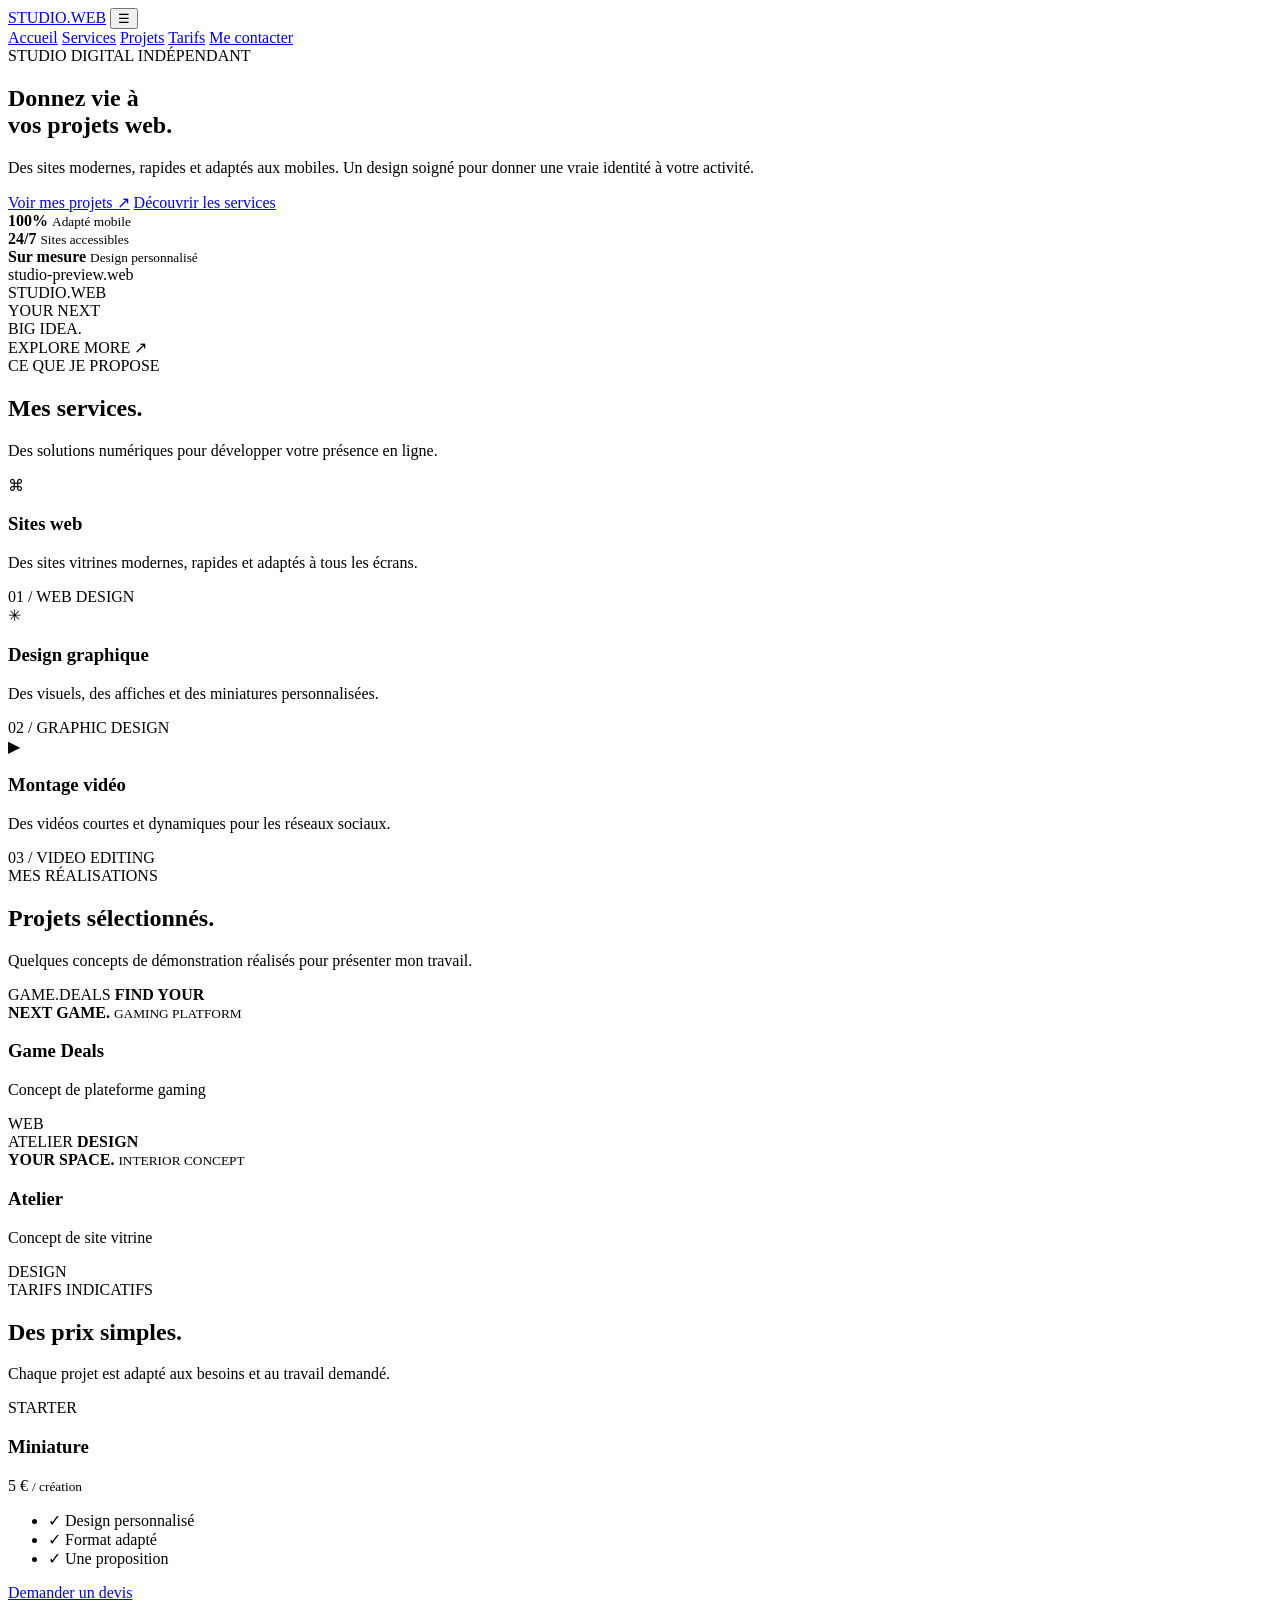
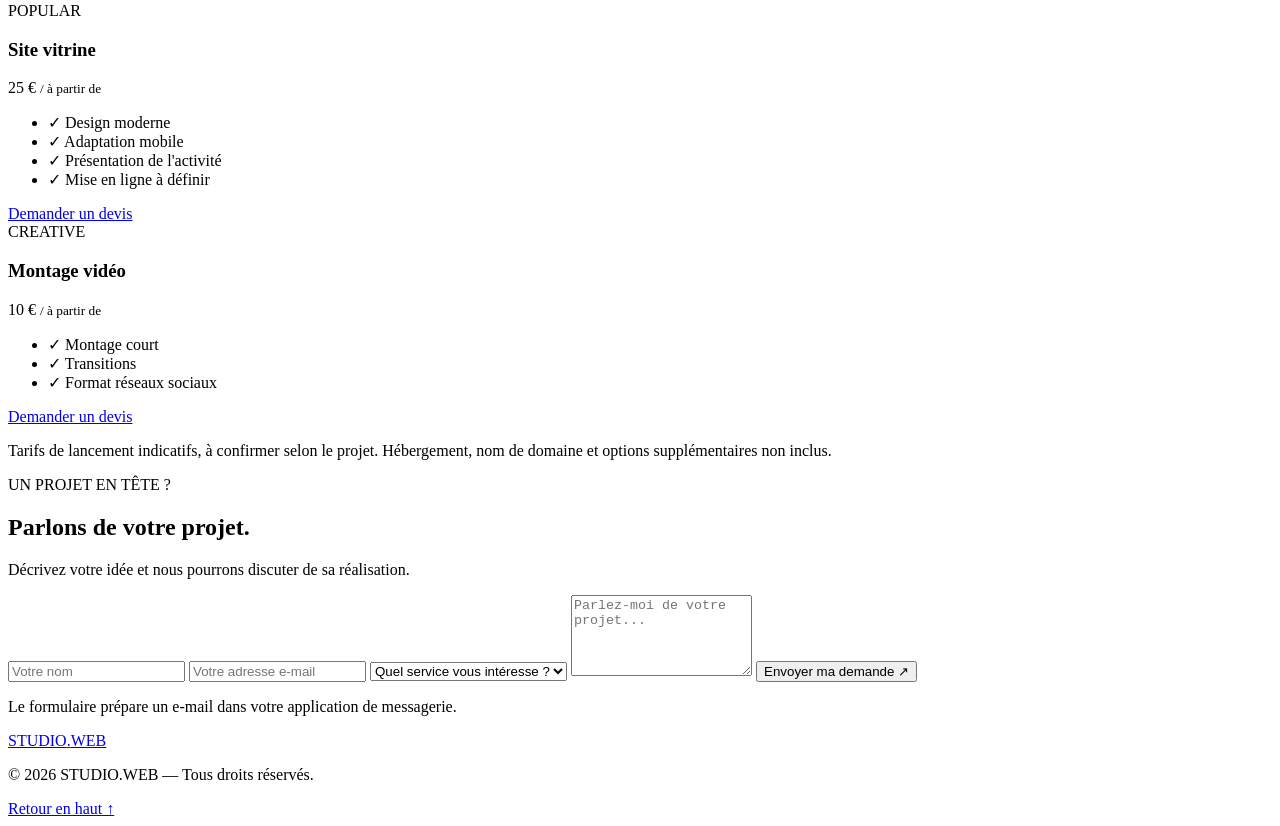
==== index.html @ 5e4efca4 "Add initial HTML structure for STUDIO.WEB site This HTML file serves as the main structure for the S" ====
<!DOCTYPE html>
<html lang="fr">
<head>
  <meta charset="UTF-8">
  <meta name="viewport" content="width=device-width, initial-scale=1.0">
  <meta name="theme-color" content="#090914">
  <meta name="description" content="STUDIO.WEB - Création de sites web, design et solutions numériques.">
  <title>STUDIO.WEB — Création digitale</title>
  <link rel="stylesheet" href="style.css">
  <link rel="preconnect" href="https://fonts.googleapis.com">
  <link rel="preconnect" href="https://fonts.gstatic.com" crossorigin>
  <link href="https://fonts.googleapis.com/css2?family=Inter:wght@400;500;600;700;800;900&display=swap" rel="stylesheet">
</head>
<body>

  <header class="header">
    <a href="#" class="logo">STUDIO<span>.</span>WEB</a>

    <button class="menu-toggle" id="menuToggle" aria-label="Ouvrir le menu">
      ☰
    </button>

    <nav id="navigation">
      <a href="#accueil">Accueil</a>
      <a href="#services">Services</a>
      <a href="#projets">Projets</a>
      <a href="#tarifs">Tarifs</a>
      <a href="#contact" class="nav-button">Me contacter</a>
    </nav>
  </header>

  <main>
    <section class="hero" id="accueil">
      <div class="hero-content">
        <div class="status">
          <span></span> STUDIO DIGITAL INDÉPENDANT
        </div>

        <h1>
          Donnez vie à<br>
          vos <span>projets web.</span>
        </h1>

        <p>
          Des sites modernes, rapides et adaptés aux mobiles.
          Un design soigné pour donner une vraie identité à votre activité.
        </p>

        <div class="hero-buttons">
          <a href="#projets" class="button primary">Voir mes projets ↗</a>
          <a href="#services" class="button secondary">Découvrir les services</a>
        </div>

        <div class="hero-stats">
          <div>
            <strong>100%</strong>
            <small>Adapté mobile</small>
          </div>
          <div>
            <strong>24/7</strong>
            <small>Sites accessibles</small>
          </div>
          <div>
            <strong>Sur mesure</strong>
            <small>Design personnalisé</small>
          </div>
        </div>
      </div>

      <div class="hero-visual">
        <div class="glow"></div>
        <div class="preview">
          <div class="preview-top">
            <div class="dots"><i></i><i></i><i></i></div>
            <span>studio-preview.web</span>
          </div>
          <div class="preview-body">
            <div class="preview-logo">STUDIO<span>.</span>WEB</div>
            <div class="preview-line"></div>
            <div class="preview-title">YOUR NEXT<br><span>BIG IDEA.</span></div>
            <div class="preview-line short"></div>
            <div class="preview-card">
              <div></div><div></div><div></div>
            </div>
            <div class="preview-action">EXPLORE MORE ↗</div>
          </div>
        </div>
      </div>
    </section>

    <section class="section" id="services">
      <div class="section-heading">
        <span class="eyebrow">CE QUE JE PROPOSE</span>
        <h2>Mes <span>services.</span></h2>
        <p>Des solutions numériques pour développer votre présence en ligne.</p>
      </div>

      <div class="service-grid">
        <article class="service-card">
          <div class="service-icon">⌘</div>
          <h3>Sites web</h3>
          <p>Des sites vitrines modernes, rapides et adaptés à tous les écrans.</p>
          <span>01 / WEB DESIGN</span>
        </article>

        <article class="service-card">
          <div class="service-icon">✳</div>
          <h3>Design graphique</h3>
          <p>Des visuels, des affiches et des miniatures personnalisées.</p>
          <span>02 / GRAPHIC DESIGN</span>
        </article>

        <article class="service-card">
          <div class="service-icon">▶</div>
          <h3>Montage vidéo</h3>
          <p>Des vidéos courtes et dynamiques pour les réseaux sociaux.</p>
          <span>03 / VIDEO EDITING</span>
        </article>
      </div>
    </section>

    <section class="section projects" id="projets">
      <div class="section-heading">
        <span class="eyebrow">MES RÉALISATIONS</span>
        <h2>Projets <span>sélectionnés.</span></h2>
        <p>Quelques concepts de démonstration réalisés pour présenter mon travail.</p>
      </div>

      <div class="project-grid">
        <article class="project-card">
          <div class="project-image game">
            <div class="mock-game">
              <span>GAME.DEALS</span>
              <strong>FIND YOUR<br>NEXT GAME.</strong>
              <small>GAMING PLATFORM</small>
            </div>
          </div>
          <div class="project-info">
            <div><h3>Game Deals</h3><p>Concept de plateforme gaming</p></div>
            <span>WEB</span>
          </div>
        </article>

        <article class="project-card">
          <div class="project-image business">
            <div class="mock-business">
              <span>ATELIER</span>
              <strong>DESIGN<br>YOUR SPACE.</strong>
              <small>INTERIOR CONCEPT</small>
            </div>
          </div>
          <div class="project-info">
            <div><h3>Atelier</h3><p>Concept de site vitrine</p></div>
            <span>DESIGN</span>
          </div>
        </article>
      </div>
    </section>

    <section class="section pricing" id="tarifs">
      <div class="section-heading">
        <span class="eyebrow">TARIFS INDICATIFS</span>
        <h2>Des prix <span>simples.</span></h2>
        <p>Chaque projet est adapté aux besoins et au travail demandé.</p>
      </div>

      <div class="pricing-grid">
        <article class="price-card">
          <span class="plan-name">STARTER</span>
          <h3>Miniature</h3>
          <div class="price">5 € <small>/ création</small></div>
          <ul>
            <li>✓ Design personnalisé</li>
            <li>✓ Format adapté</li>
            <li>✓ Une proposition</li>
          </ul>
          <a href="#contact" class="button secondary full">Demander un devis</a>
        </article>

        <article class="price-card featured">
          <span class="plan-name">POPULAR</span>
          <h3>Site vitrine</h3>
          <div class="price">25 € <small>/ à partir de</small></div>
          <ul>
            <li>✓ Design moderne</li>
            <li>✓ Adaptation mobile</li>
            <li>✓ Présentation de l'activité</li>
            <li>✓ Mise en ligne à définir</li>
          </ul>
          <a href="#contact" class="button primary full">Demander un devis</a>
        </article>

        <article class="price-card">
          <span class="plan-name">CREATIVE</span>
          <h3>Montage vidéo</h3>
          <div class="price">10 € <small>/ à partir de</small></div>
          <ul>
            <li>✓ Montage court</li>
            <li>✓ Transitions</li>
            <li>✓ Format réseaux sociaux</li>
          </ul>
          <a href="#contact" class="button secondary full">Demander un devis</a>
        </article>
      </div>
      <p class="pricing-note">Tarifs de lancement indicatifs, à confirmer selon le projet. Hébergement, nom de domaine et options supplémentaires non inclus.</p>
    </section>

    <section class="contact-section" id="contact">
      <div class="contact-box">
        <span class="eyebrow">UN PROJET EN TÊTE ?</span>
        <h2>Parlons de votre <span>projet.</span></h2>
        <p>Décrivez votre idée et nous pourrons discuter de sa réalisation.</p>

        <form id="contactForm">
          <input type="text" id="name" placeholder="Votre nom" required>
          <input type="email" id="email" placeholder="Votre adresse e-mail" required>
          <select id="service" required>
            <option value="">Quel service vous intéresse ?</option>
            <option>Création de site web</option>
            <option>Design graphique</option>
            <option>Montage vidéo</option>
            <option>Autre demande</option>
          </select>
          <textarea id="message" placeholder="Parlez-moi de votre projet..." rows="5" required></textarea>
          <button type="submit" class="button primary full">Envoyer ma demande ↗</button>
        </form>

        <p class="form-note">Le formulaire prépare un e-mail dans votre application de messagerie.</p>
      </div>
    </section>
  </main>

  <footer>
    <a href="#" class="logo">STUDIO<span>.</span>WEB</a>
    <p>© 2026 STUDIO.WEB — Tous droits réservés.</p>
    <a href="#accueil">Retour en haut ↑</a>
  </footer>

  <script src="script.js"></script>
</body>
</html>
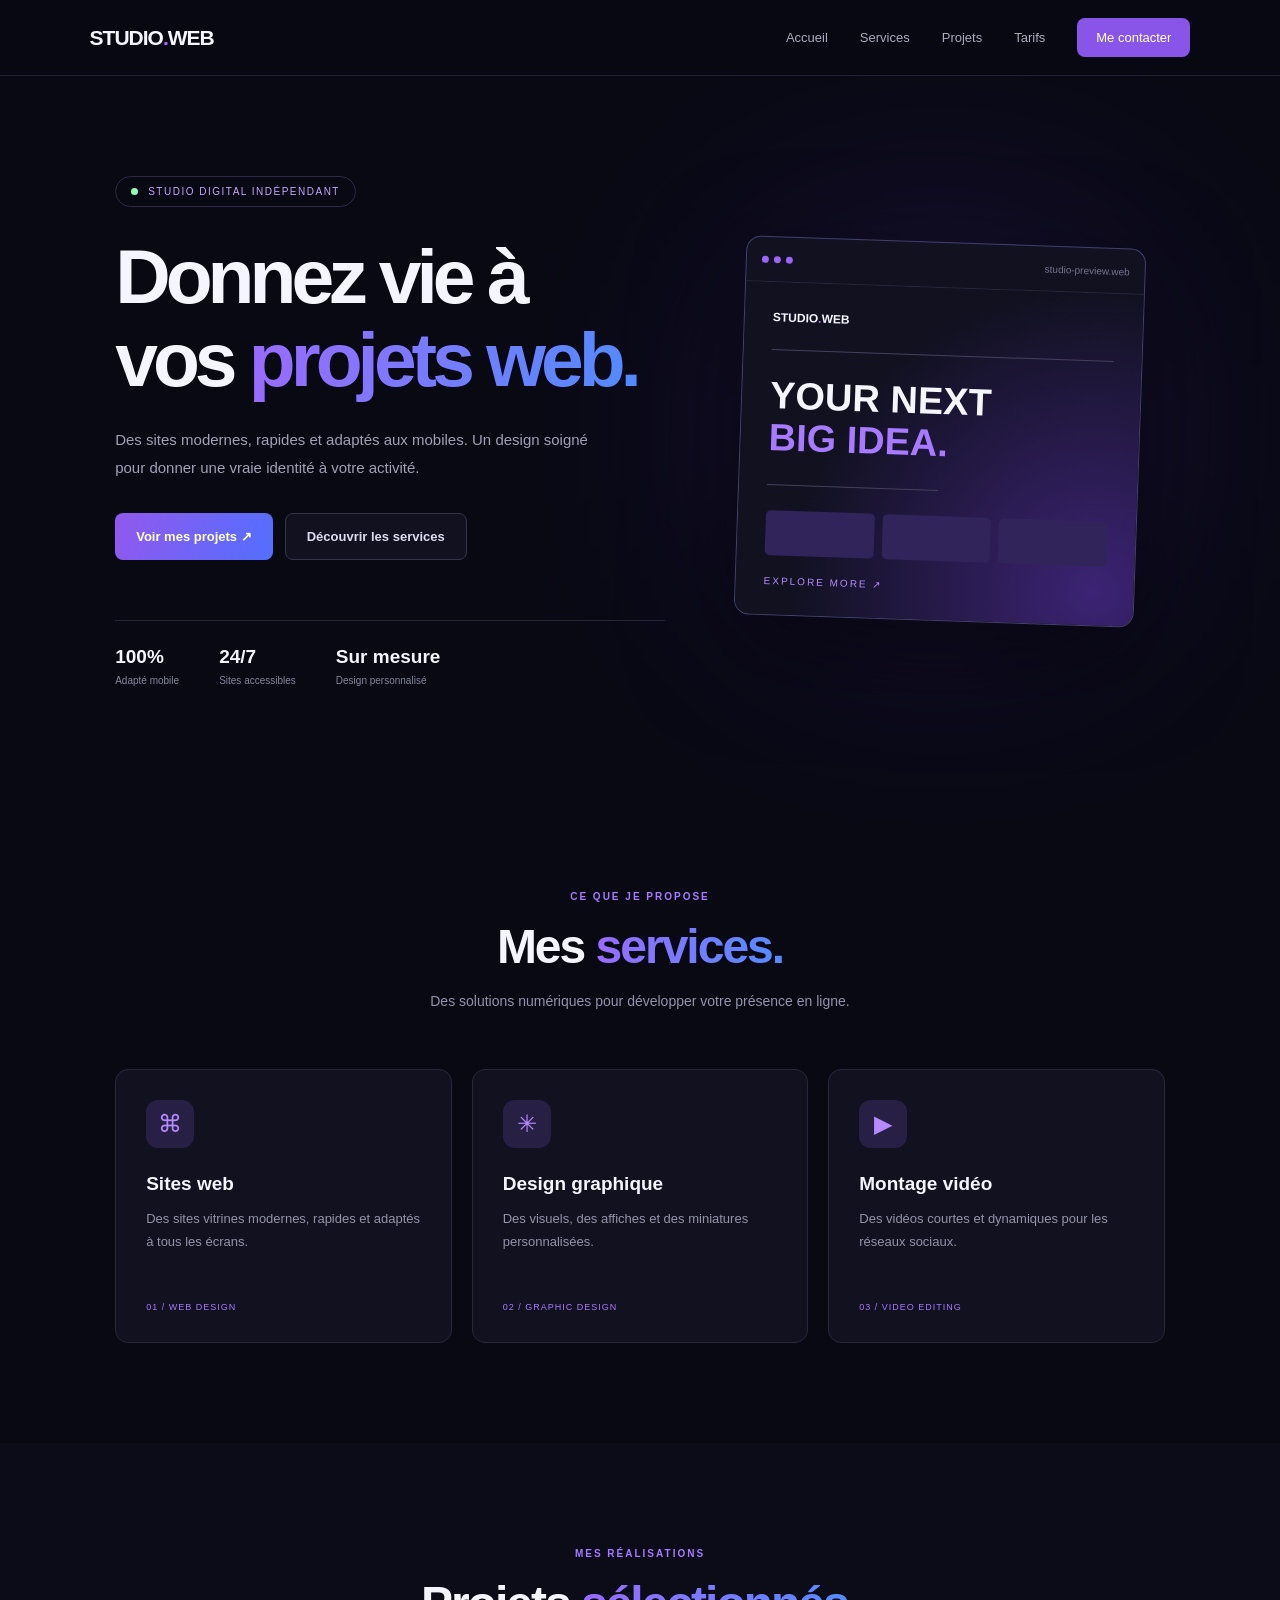
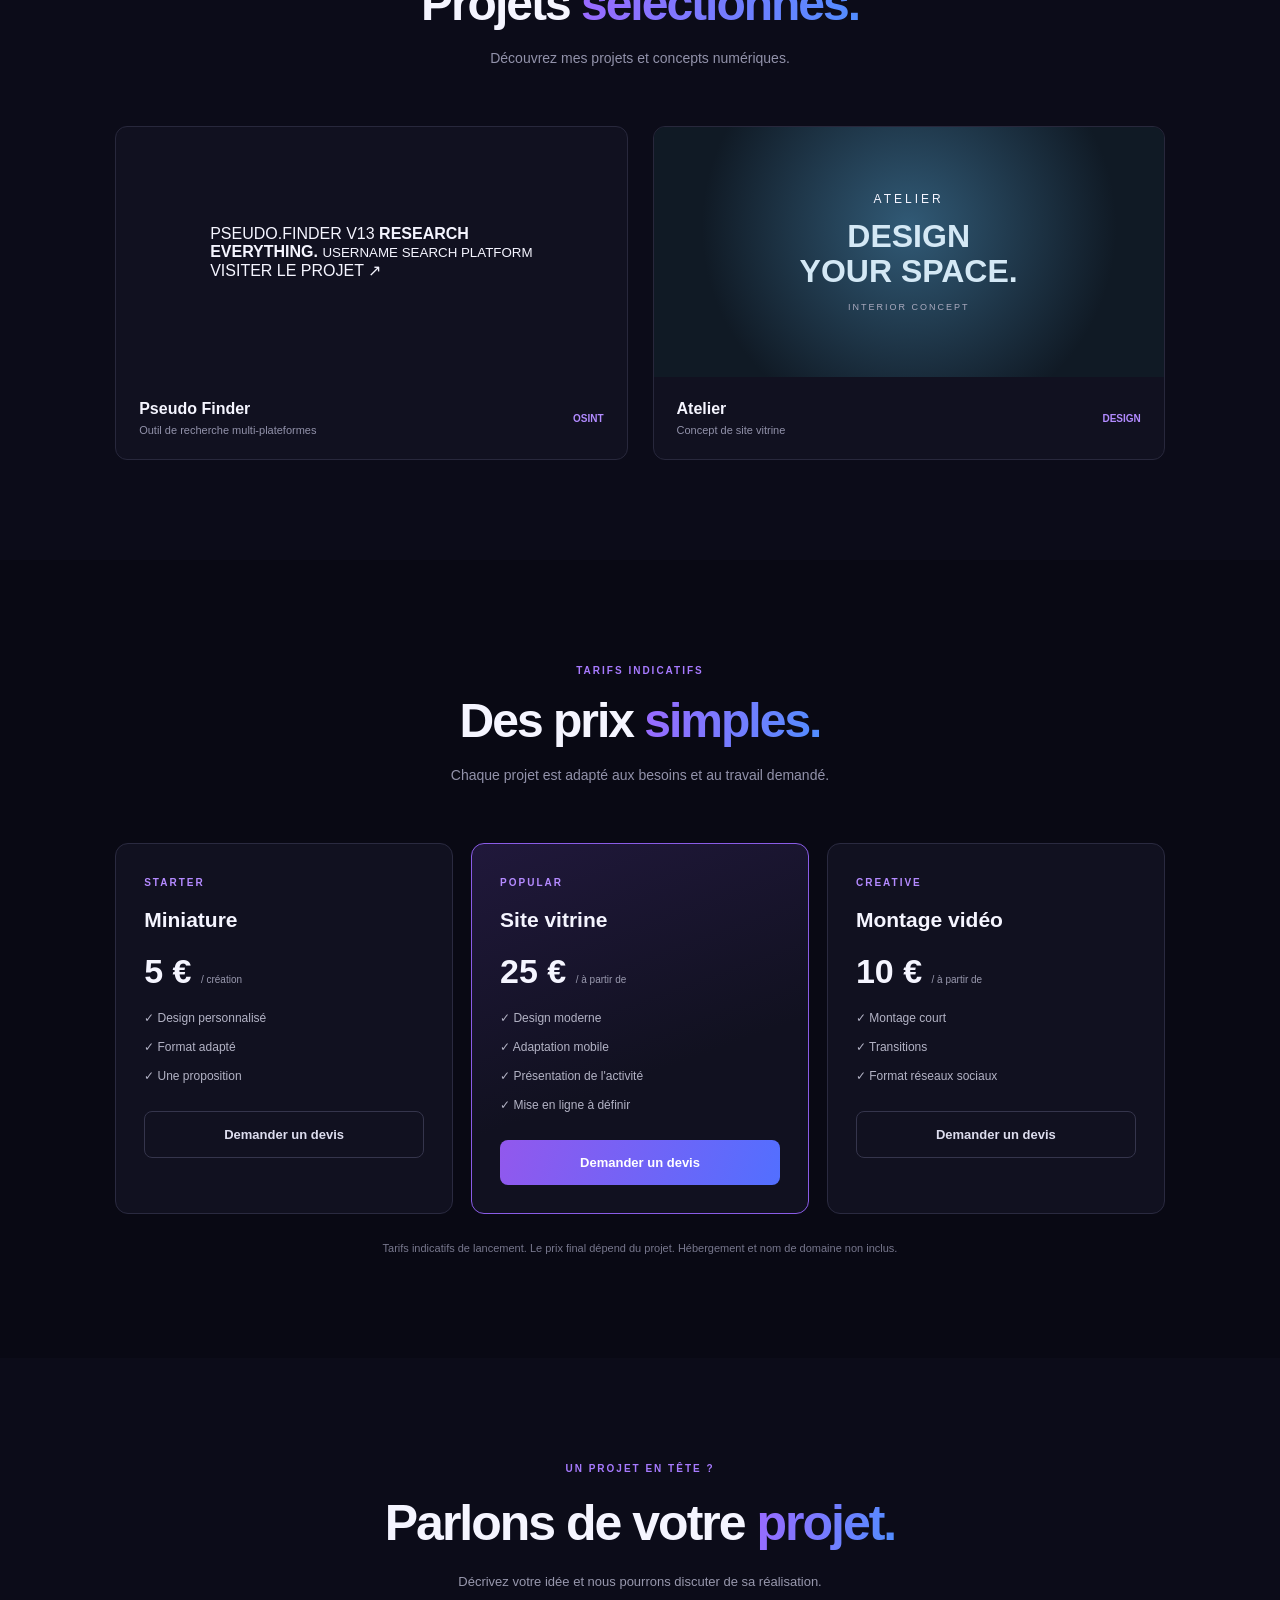
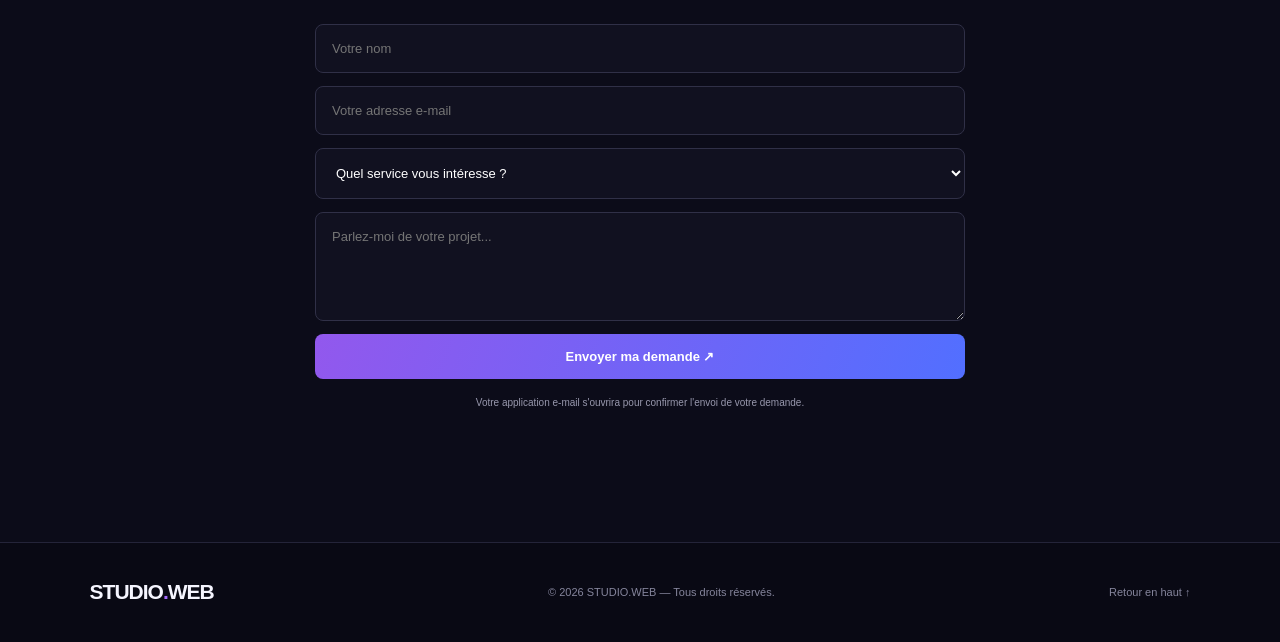
==== commit ff7c2d01: "Update index.html" ====
--- a/index.html
+++ b/index.html
@@ -14,229 +14,238 @@
 </head>
 <body>
 
-  <header class="header">
-    <a href="#" class="logo">STUDIO<span>.</span>WEB</a>
-
-    <button class="menu-toggle" id="menuToggle" aria-label="Ouvrir le menu">
-      ☰
-    </button>
-
-    <nav id="navigation">
-      <a href="#accueil">Accueil</a>
-      <a href="#services">Services</a>
-      <a href="#projets">Projets</a>
-      <a href="#tarifs">Tarifs</a>
-      <a href="#contact" class="nav-button">Me contacter</a>
-    </nav>
-  </header>
-
-  <main>
-    <section class="hero" id="accueil">
-      <div class="hero-content">
-        <div class="status">
-          <span></span> STUDIO DIGITAL INDÉPENDANT
-        </div>
-
-        <h1>
-          Donnez vie à<br>
-          vos <span>projets web.</span>
-        </h1>
-
-        <p>
-          Des sites modernes, rapides et adaptés aux mobiles.
-          Un design soigné pour donner une vraie identité à votre activité.
-        </p>
-
-        <div class="hero-buttons">
-          <a href="#projets" class="button primary">Voir mes projets ↗</a>
-          <a href="#services" class="button secondary">Découvrir les services</a>
-        </div>
-
-        <div class="hero-stats">
-          <div>
-            <strong>100%</strong>
-            <small>Adapté mobile</small>
-          </div>
-          <div>
-            <strong>24/7</strong>
-            <small>Sites accessibles</small>
-          </div>
-          <div>
-            <strong>Sur mesure</strong>
-            <small>Design personnalisé</small>
-          </div>
-        </div>
-      </div>
-
-      <div class="hero-visual">
-        <div class="glow"></div>
-        <div class="preview">
-          <div class="preview-top">
-            <div class="dots"><i></i><i></i><i></i></div>
-            <span>studio-preview.web</span>
-          </div>
-          <div class="preview-body">
-            <div class="preview-logo">STUDIO<span>.</span>WEB</div>
-            <div class="preview-line"></div>
-            <div class="preview-title">YOUR NEXT<br><span>BIG IDEA.</span></div>
-            <div class="preview-line short"></div>
-            <div class="preview-card">
-              <div></div><div></div><div></div>
-            </div>
-            <div class="preview-action">EXPLORE MORE ↗</div>
-          </div>
-        </div>
-      </div>
-    </section>
-
-    <section class="section" id="services">
-      <div class="section-heading">
-        <span class="eyebrow">CE QUE JE PROPOSE</span>
-        <h2>Mes <span>services.</span></h2>
-        <p>Des solutions numériques pour développer votre présence en ligne.</p>
-      </div>
-
-      <div class="service-grid">
-        <article class="service-card">
-          <div class="service-icon">⌘</div>
-          <h3>Sites web</h3>
-          <p>Des sites vitrines modernes, rapides et adaptés à tous les écrans.</p>
-          <span>01 / WEB DESIGN</span>
-        </article>
-
-        <article class="service-card">
-          <div class="service-icon">✳</div>
-          <h3>Design graphique</h3>
-          <p>Des visuels, des affiches et des miniatures personnalisées.</p>
-          <span>02 / GRAPHIC DESIGN</span>
-        </article>
-
-        <article class="service-card">
-          <div class="service-icon">▶</div>
-          <h3>Montage vidéo</h3>
-          <p>Des vidéos courtes et dynamiques pour les réseaux sociaux.</p>
-          <span>03 / VIDEO EDITING</span>
-        </article>
-      </div>
-    </section>
-
-    <section class="section projects" id="projets">
-      <div class="section-heading">
-        <span class="eyebrow">MES RÉALISATIONS</span>
-        <h2>Projets <span>sélectionnés.</span></h2>
-        <p>Quelques concepts de démonstration réalisés pour présenter mon travail.</p>
-      </div>
-
-      <div class="project-grid">
-        <article class="project-card">
-          <div class="project-image game">
-            <div class="mock-game">
-              <span>GAME.DEALS</span>
-              <strong>FIND YOUR<br>NEXT GAME.</strong>
-              <small>GAMING PLATFORM</small>
-            </div>
-          </div>
-          <div class="project-info">
-            <div><h3>Game Deals</h3><p>Concept de plateforme gaming</p></div>
-            <span>WEB</span>
-          </div>
-        </article>
-
-        <article class="project-card">
-          <div class="project-image business">
-            <div class="mock-business">
-              <span>ATELIER</span>
-              <strong>DESIGN<br>YOUR SPACE.</strong>
-              <small>INTERIOR CONCEPT</small>
-            </div>
-          </div>
-          <div class="project-info">
-            <div><h3>Atelier</h3><p>Concept de site vitrine</p></div>
-            <span>DESIGN</span>
-          </div>
-        </article>
-      </div>
-    </section>
-
-    <section class="section pricing" id="tarifs">
-      <div class="section-heading">
-        <span class="eyebrow">TARIFS INDICATIFS</span>
-        <h2>Des prix <span>simples.</span></h2>
-        <p>Chaque projet est adapté aux besoins et au travail demandé.</p>
-      </div>
-
-      <div class="pricing-grid">
-        <article class="price-card">
-          <span class="plan-name">STARTER</span>
-          <h3>Miniature</h3>
-          <div class="price">5 € <small>/ création</small></div>
-          <ul>
-            <li>✓ Design personnalisé</li>
-            <li>✓ Format adapté</li>
-            <li>✓ Une proposition</li>
-          </ul>
-          <a href="#contact" class="button secondary full">Demander un devis</a>
-        </article>
-
-        <article class="price-card featured">
-          <span class="plan-name">POPULAR</span>
-          <h3>Site vitrine</h3>
-          <div class="price">25 € <small>/ à partir de</small></div>
-          <ul>
-            <li>✓ Design moderne</li>
-            <li>✓ Adaptation mobile</li>
-            <li>✓ Présentation de l'activité</li>
-            <li>✓ Mise en ligne à définir</li>
-          </ul>
-          <a href="#contact" class="button primary full">Demander un devis</a>
-        </article>
-
-        <article class="price-card">
-          <span class="plan-name">CREATIVE</span>
-          <h3>Montage vidéo</h3>
-          <div class="price">10 € <small>/ à partir de</small></div>
-          <ul>
-            <li>✓ Montage court</li>
-            <li>✓ Transitions</li>
-            <li>✓ Format réseaux sociaux</li>
-          </ul>
-          <a href="#contact" class="button secondary full">Demander un devis</a>
-        </article>
-      </div>
-      <p class="pricing-note">Tarifs de lancement indicatifs, à confirmer selon le projet. Hébergement, nom de domaine et options supplémentaires non inclus.</p>
-    </section>
-
-    <section class="contact-section" id="contact">
-      <div class="contact-box">
-        <span class="eyebrow">UN PROJET EN TÊTE ?</span>
-        <h2>Parlons de votre <span>projet.</span></h2>
-        <p>Décrivez votre idée et nous pourrons discuter de sa réalisation.</p>
-
-        <form id="contactForm">
-          <input type="text" id="name" placeholder="Votre nom" required>
-          <input type="email" id="email" placeholder="Votre adresse e-mail" required>
-          <select id="service" required>
-            <option value="">Quel service vous intéresse ?</option>
-            <option>Création de site web</option>
-            <option>Design graphique</option>
-            <option>Montage vidéo</option>
-            <option>Autre demande</option>
-          </select>
-          <textarea id="message" placeholder="Parlez-moi de votre projet..." rows="5" required></textarea>
-          <button type="submit" class="button primary full">Envoyer ma demande ↗</button>
-        </form>
-
-        <p class="form-note">Le formulaire prépare un e-mail dans votre application de messagerie.</p>
-      </div>
-    </section>
-  </main>
-
-  <footer>
-    <a href="#" class="logo">STUDIO<span>.</span>WEB</a>
-    <p>© 2026 STUDIO.WEB — Tous droits réservés.</p>
-    <a href="#accueil">Retour en haut ↑</a>
-  </footer>
-
-  <script src="script.js"></script>
+<header class="header">
+  <a href="#accueil" class="logo">STUDIO<span>.</span>WEB</a>
+  <button class="menu-toggle" id="menuToggle" aria-label="Ouvrir le menu">☰</button>
+
+  <nav id="navigation">
+    <a href="#accueil">Accueil</a>
+    <a href="#services">Services</a>
+    <a href="#projets">Projets</a>
+    <a href="#tarifs">Tarifs</a>
+    <a href="#contact" class="nav-button">Me contacter</a>
+  </nav>
+</header>
+
+<main>
+
+<section class="hero" id="accueil">
+  <div class="hero-content">
+    <div class="status"><span></span> STUDIO DIGITAL INDÉPENDANT</div>
+
+    <h1>Donnez vie à<br>vos <span>projets web.</span></h1>
+
+    <p>
+      Des sites modernes, rapides et adaptés aux mobiles.
+      Un design soigné pour donner une vraie identité à votre activité.
+    </p>
+
+    <div class="hero-buttons">
+      <a href="#projets" class="button primary">Voir mes projets ↗</a>
+      <a href="#services" class="button secondary">Découvrir les services</a>
+    </div>
+
+    <div class="hero-stats">
+      <div><strong>100%</strong><small>Adapté mobile</small></div>
+      <div><strong>24/7</strong><small>Sites accessibles</small></div>
+      <div><strong>Sur mesure</strong><small>Design personnalisé</small></div>
+    </div>
+  </div>
+
+  <div class="hero-visual">
+    <div class="glow"></div>
+    <div class="preview">
+      <div class="preview-top">
+        <div class="dots"><i></i><i></i><i></i></div>
+        <span>studio-preview.web</span>
+      </div>
+      <div class="preview-body">
+        <div class="preview-logo">STUDIO<span>.</span>WEB</div>
+        <div class="preview-line"></div>
+        <div class="preview-title">YOUR NEXT<br><span>BIG IDEA.</span></div>
+        <div class="preview-line short"></div>
+        <div class="preview-card"><div></div><div></div><div></div></div>
+        <div class="preview-action">EXPLORE MORE ↗</div>
+      </div>
+    </div>
+  </div>
+</section>
+
+<section class="section" id="services">
+  <div class="section-heading">
+    <span class="eyebrow">CE QUE JE PROPOSE</span>
+    <h2>Mes <span>services.</span></h2>
+    <p>Des solutions numériques pour développer votre présence en ligne.</p>
+  </div>
+
+  <div class="service-grid">
+    <article class="service-card">
+      <div class="service-icon">⌘</div>
+      <h3>Sites web</h3>
+      <p>Des sites vitrines modernes, rapides et adaptés à tous les écrans.</p>
+      <span>01 / WEB DESIGN</span>
+    </article>
+
+    <article class="service-card">
+      <div class="service-icon">✳</div>
+      <h3>Design graphique</h3>
+      <p>Des visuels, des affiches et des miniatures personnalisées.</p>
+      <span>02 / GRAPHIC DESIGN</span>
+    </article>
+
+    <article class="service-card">
+      <div class="service-icon">▶</div>
+      <h3>Montage vidéo</h3>
+      <p>Des vidéos courtes et dynamiques pour les réseaux sociaux.</p>
+      <span>03 / VIDEO EDITING</span>
+    </article>
+  </div>
+</section>
+
+<section class="section projects" id="projets">
+  <div class="section-heading">
+    <span class="eyebrow">MES RÉALISATIONS</span>
+    <h2>Projets <span>sélectionnés.</span></h2>
+    <p>Découvrez mes projets et concepts numériques.</p>
+  </div>
+
+  <div class="project-grid">
+
+    <a href="https://pseudo-finder.onrender.com/"
+       target="_blank"
+       rel="noopener noreferrer"
+       class="project-card project-open">
+
+      <div class="project-image pseudo">
+        <div class="mock-pseudo">
+          <span>PSEUDO.FINDER V13</span>
+          <strong>RESEARCH<br>EVERYTHING.</strong>
+          <small>USERNAME SEARCH PLATFORM</small>
+          <div class="project-visit">VISITER LE PROJET ↗</div>
+        </div>
+      </div>
+
+      <div class="project-info">
+        <div>
+          <h3>Pseudo Finder</h3>
+          <p>Outil de recherche multi-plateformes</p>
+        </div>
+        <span>OSINT</span>
+      </div>
+    </a>
+
+    <article class="project-card">
+      <div class="project-image business">
+        <div class="mock-business">
+          <span>ATELIER</span>
+          <strong>DESIGN<br>YOUR SPACE.</strong>
+          <small>INTERIOR CONCEPT</small>
+        </div>
+      </div>
+
+      <div class="project-info">
+        <div>
+          <h3>Atelier</h3>
+          <p>Concept de site vitrine</p>
+        </div>
+        <span>DESIGN</span>
+      </div>
+    </article>
+
+  </div>
+</section>
+
+<section class="section pricing" id="tarifs">
+  <div class="section-heading">
+    <span class="eyebrow">TARIFS INDICATIFS</span>
+    <h2>Des prix <span>simples.</span></h2>
+    <p>Chaque projet est adapté aux besoins et au travail demandé.</p>
+  </div>
+
+  <div class="pricing-grid">
+    <article class="price-card">
+      <span class="plan-name">STARTER</span>
+      <h3>Miniature</h3>
+      <div class="price">5 € <small>/ création</small></div>
+      <ul>
+        <li>✓ Design personnalisé</li>
+        <li>✓ Format adapté</li>
+        <li>✓ Une proposition</li>
+      </ul>
+      <a href="#contact" class="button secondary full">Demander un devis</a>
+    </article>
+
+    <article class="price-card featured">
+      <span class="plan-name">POPULAR</span>
+      <h3>Site vitrine</h3>
+      <div class="price">25 € <small>/ à partir de</small></div>
+      <ul>
+        <li>✓ Design moderne</li>
+        <li>✓ Adaptation mobile</li>
+        <li>✓ Présentation de l'activité</li>
+        <li>✓ Mise en ligne à définir</li>
+      </ul>
+      <a href="#contact" class="button primary full">Demander un devis</a>
+    </article>
+
+    <article class="price-card">
+      <span class="plan-name">CREATIVE</span>
+      <h3>Montage vidéo</h3>
+      <div class="price">10 € <small>/ à partir de</small></div>
+      <ul>
+        <li>✓ Montage court</li>
+        <li>✓ Transitions</li>
+        <li>✓ Format réseaux sociaux</li>
+      </ul>
+      <a href="#contact" class="button secondary full">Demander un devis</a>
+    </article>
+  </div>
+
+  <p class="pricing-note">
+    Tarifs indicatifs de lancement. Le prix final dépend du projet.
+    Hébergement et nom de domaine non inclus.
+  </p>
+</section>
+
+<section class="contact-section" id="contact">
+  <div class="contact-box">
+    <span class="eyebrow">UN PROJET EN TÊTE ?</span>
+    <h2>Parlons de votre <span>projet.</span></h2>
+    <p>Décrivez votre idée et nous pourrons discuter de sa réalisation.</p>
+
+    <form id="contactForm">
+      <input type="text" id="name" placeholder="Votre nom" required>
+      <input type="email" id="email" placeholder="Votre adresse e-mail" required>
+
+      <select id="service" required>
+        <option value="">Quel service vous intéresse ?</option>
+        <option>Création de site web</option>
+        <option>Design graphique</option>
+        <option>Montage vidéo</option>
+        <option>Autre demande</option>
+      </select>
+
+      <textarea id="message" placeholder="Parlez-moi de votre projet..." rows="5" required></textarea>
+
+      <button type="submit" class="button primary full">
+        Envoyer ma demande ↗
+      </button>
+    </form>
+
+    <p class="form-note">
+      Votre application e-mail s'ouvrira pour confirmer l'envoi de votre demande.
+    </p>
+  </div>
+</section>
+
+</main>
+
+<footer>
+  <a href="#accueil" class="logo">STUDIO<span>.</span>WEB</a>
+  <p>© 2026 STUDIO.WEB — Tous droits réservés.</p>
+  <a href="#accueil">Retour en haut ↑</a>
+</footer>
+
+<script src="script.js"></script>
 </body>
 </html>
--- a/style.css
+++ b/style.css
@@ -0,0 +1,718 @@
+
+* {
+  margin: 0;
+  padding: 0;
+  box-sizing: border-box;
+}
+
+html {
+  scroll-behavior: smooth;
+}
+
+body {
+  font-family: 'Inter', sans-serif;
+  background: #090914;
+  color: #f5f5ff;
+  overflow-x: hidden;
+}
+
+a {
+  text-decoration: none;
+  color: inherit;
+}
+
+button, input, textarea, select {
+  font: inherit;
+}
+
+.header {
+  height: 76px;
+  padding: 0 7%;
+  display: flex;
+  align-items: center;
+  justify-content: space-between;
+  background: rgba(9, 9, 20, 0.94);
+  border-bottom: 1px solid #202035;
+  position: sticky;
+  top: 0;
+  z-index: 100;
+  backdrop-filter: blur(15px);
+}
+
+.logo {
+  font-size: 21px;
+  font-weight: 900;
+  letter-spacing: -1px;
+}
+
+.logo span,
+.preview-logo span {
+  color: #a56bff;
+}
+
+.header nav {
+  display: flex;
+  align-items: center;
+  gap: 32px;
+}
+
+.header nav a {
+  font-size: 13px;
+  color: #aaaabe;
+  transition: .2s;
+}
+
+.header nav a:hover {
+  color: white;
+}
+
+.header nav .nav-button {
+  background: #8955e9;
+  padding: 12px 19px;
+  border-radius: 8px;
+  color: white;
+}
+
+.menu-toggle {
+  display: none;
+  border: 0;
+  background: none;
+  color: white;
+  font-size: 25px;
+  cursor: pointer;
+}
+
+.hero {
+  min-height: 680px;
+  padding: 100px 9%;
+  display: grid;
+  grid-template-columns: 1.1fr .9fr;
+  align-items: center;
+  gap: 50px;
+  position: relative;
+}
+
+.hero-content {
+  max-width: 620px;
+}
+
+.status {
+  display: inline-flex;
+  align-items: center;
+  gap: 10px;
+  border: 1px solid #30284a;
+  border-radius: 30px;
+  padding: 9px 15px;
+  font-size: 10px;
+  letter-spacing: 1.5px;
+  color: #c4a5ff;
+  margin-bottom: 28px;
+}
+
+.status span {
+  width: 7px;
+  height: 7px;
+  background: #8dffbd;
+  border-radius: 50%;
+}
+
+.hero h1 {
+  font-size: clamp(48px, 6vw, 78px);
+  line-height: 1.08;
+  font-weight: 900;
+  letter-spacing: -5px;
+}
+
+.hero h1 span,
+.section-heading h2 span,
+.contact-box h2 span {
+  background: linear-gradient(100deg, #9b6aff, #518dff);
+  -webkit-background-clip: text;
+  color: transparent;
+}
+
+.hero-content > p {
+  color: #a0a0b5;
+  font-size: 15px;
+  line-height: 1.9;
+  max-width: 480px;
+  margin: 25px 0 30px;
+}
+
+.hero-buttons {
+  display: flex;
+  flex-wrap: wrap;
+  gap: 12px;
+}
+
+.button {
+  display: inline-flex;
+  align-items: center;
+  justify-content: center;
+  padding: 15px 21px;
+  border-radius: 8px;
+  font-size: 13px;
+  font-weight: 700;
+  border: none;
+  cursor: pointer;
+  transition: .25s;
+}
+
+.button:hover {
+  transform: translateY(-3px);
+}
+
+.primary {
+  color: white;
+  background: linear-gradient(110deg, #9258ed, #526fff);
+}
+
+.secondary {
+  border: 1px solid #35354c;
+  color: #ddddee;
+  background: #111120;
+}
+
+.hero-stats {
+  display: flex;
+  gap: 40px;
+  margin-top: 60px;
+  padding-top: 25px;
+  border-top: 1px solid #25253a;
+}
+
+.hero-stats div {
+  display: flex;
+  flex-direction: column;
+  gap: 7px;
+}
+
+.hero-stats strong {
+  font-size: 19px;
+}
+
+.hero-stats small {
+  color: #85859c;
+  font-size: 10px;
+}
+
+.hero-visual {
+  display: flex;
+  justify-content: center;
+  align-items: center;
+  position: relative;
+}
+
+.glow {
+  position: absolute;
+  width: 300px;
+  height: 300px;
+  background: #6738d5;
+  filter: blur(130px);
+  opacity: .35;
+}
+
+.preview {
+  width: 100%;
+  max-width: 400px;
+  border: 1px solid #41406c;
+  border-radius: 15px;
+  background: #111120;
+  overflow: hidden;
+  transform: rotate(2deg);
+  position: relative;
+  box-shadow: 0 30px 100px #0008;
+}
+
+.preview-top {
+  height: 45px;
+  border-bottom: 1px solid #28283c;
+  display: flex;
+  align-items: center;
+  justify-content: space-between;
+  padding: 0 15px;
+  color: #74748d;
+  font-size: 10px;
+}
+
+.dots {
+  display: flex;
+  gap: 5px;
+}
+
+.dots i {
+  width: 7px;
+  height: 7px;
+  background: #9b65f5;
+  border-radius: 50%;
+}
+
+.preview-body {
+  padding: 28px;
+  min-height: 320px;
+  background: radial-gradient(circle at 90% 90%, #3c2374, #111120 65%);
+}
+
+.preview-logo {
+  font-size: 12px;
+  font-weight: 900;
+}
+
+.preview-line {
+  height: 1px;
+  background: #45405c;
+  margin: 25px 0;
+}
+
+.preview-title {
+  font-size: 38px;
+  font-weight: 900;
+  line-height: 1.1;
+}
+
+.preview-title span {
+  color: #a77aff;
+}
+
+.preview-line.short {
+  width: 50%;
+}
+
+.preview-card {
+  display: flex;
+  gap: 8px;
+}
+
+.preview-card div {
+  flex: 1;
+  height: 45px;
+  border-radius: 5px;
+  background: #30245b;
+}
+
+.preview-action {
+  margin-top: 20px;
+  color: #b48cff;
+  font-size: 10px;
+  letter-spacing: 2px;
+}
+
+.section {
+  padding: 100px 9%;
+}
+
+.section-heading {
+  text-align: center;
+  margin-bottom: 55px;
+}
+
+.eyebrow {
+  color: #a77aff;
+  font-size: 10px;
+  font-weight: 800;
+  letter-spacing: 2px;
+}
+
+.section-heading h2 {
+  font-size: clamp(32px, 5vw, 48px);
+  letter-spacing: -2px;
+  margin: 15px 0;
+}
+
+.section-heading p {
+  color: #9292aa;
+  font-size: 14px;
+  line-height: 1.8;
+}
+
+.service-grid {
+  display: grid;
+  grid-template-columns: repeat(3, 1fr);
+  gap: 20px;
+}
+
+.service-card {
+  background: #111120;
+  border: 1px solid #28283c;
+  padding: 30px;
+  border-radius: 13px;
+  transition: .3s;
+}
+
+.service-card:hover,
+.project-card:hover,
+.price-card:hover {
+  transform: translateY(-6px);
+  border-color: #8055d6;
+}
+
+.service-icon {
+  width: 48px;
+  height: 48px;
+  display: grid;
+  place-items: center;
+  border-radius: 12px;
+  background: #282044;
+  color: #b58aff;
+  font-size: 24px;
+}
+
+.service-card h3 {
+  margin: 25px 0 12px;
+  font-size: 19px;
+}
+
+.service-card p {
+  color: #9494a9;
+  line-height: 1.8;
+  font-size: 13px;
+  min-height: 70px;
+}
+
+.service-card > span {
+  display: block;
+  color: #a77aff;
+  font-size: 9px;
+  letter-spacing: 1px;
+  margin-top: 25px;
+}
+
+.projects {
+  background: #0c0c19;
+}
+
+.project-grid {
+  display: grid;
+  grid-template-columns: repeat(2, 1fr);
+  gap: 25px;
+}
+
+.project-card {
+  background: #111120;
+  border: 1px solid #28283c;
+  border-radius: 12px;
+  overflow: hidden;
+  transition: .3s;
+}
+
+.project-image {
+  min-height: 250px;
+  display: grid;
+  place-items: center;
+}
+
+.game {
+  background: radial-gradient(circle at 50% 40%, #42278b, #10101d 70%);
+}
+
+.business {
+  background: radial-gradient(circle at 50% 40%, #315a76, #101a25 70%);
+}
+
+.mock-game,
+.mock-business {
+  display: flex;
+  flex-direction: column;
+  align-items: center;
+  gap: 13px;
+}
+
+.mock-game > span,
+.mock-business > span {
+  letter-spacing: 3px;
+  font-size: 12px;
+}
+
+.mock-game strong,
+.mock-business strong {
+  font-size: 32px;
+  text-align: center;
+  line-height: 1.1;
+}
+
+.mock-game strong {
+  color: #b794ff;
+}
+
+.mock-business strong {
+  color: #d4e8f5;
+}
+
+.mock-game small,
+.mock-business small {
+  font-size: 9px;
+  letter-spacing: 2px;
+  color: #aaaabe;
+}
+
+.project-info {
+  display: flex;
+  align-items: center;
+  justify-content: space-between;
+  padding: 23px;
+}
+
+.project-info h3 {
+  font-size: 16px;
+  margin-bottom: 6px;
+}
+
+.project-info p {
+  color: #9292aa;
+  font-size: 11px;
+}
+
+.project-info > span {
+  color: #b28bff;
+  font-size: 10px;
+  font-weight: 800;
+}
+
+.pricing-grid {
+  display: grid;
+  grid-template-columns: repeat(3, 1fr);
+  gap: 18px;
+  align-items: stretch;
+}
+
+.price-card {
+  background: #111120;
+  border: 1px solid #2a2a40;
+  border-radius: 13px;
+  padding: 28px;
+  transition: .3s;
+}
+
+.price-card.featured {
+  border-color: #8a5ce7;
+  background: linear-gradient(160deg, #20183b, #111120 60%);
+}
+
+.plan-name {
+  color: #b48aff;
+  font-size: 10px;
+  font-weight: 800;
+  letter-spacing: 2px;
+}
+
+.price-card h3 {
+  font-size: 21px;
+  margin-top: 18px;
+}
+
+.price {
+  font-size: 34px;
+  font-weight: 900;
+  margin: 20px 0;
+}
+
+.price small {
+  font-size: 10px;
+  font-weight: 400;
+  color: #9999ae;
+}
+
+.price-card ul {
+  list-style: none;
+  margin-bottom: 28px;
+}
+
+.price-card li {
+  color: #b3b3c5;
+  font-size: 12px;
+  margin: 15px 0;
+}
+
+.full {
+  width: 100%;
+}
+
+.pricing-note {
+  text-align: center;
+  color: #77778d;
+  font-size: 11px;
+  margin-top: 25px;
+  line-height: 1.7;
+}
+
+.contact-section {
+  padding: 100px 7%;
+  background: #0c0c19;
+}
+
+.contact-box {
+  max-width: 650px;
+  margin: auto;
+  text-align: center;
+}
+
+.contact-box h2 {
+  font-size: clamp(32px, 6vw, 50px);
+  letter-spacing: -2px;
+  margin: 18px 0;
+}
+
+.contact-box > p {
+  color: #9898ad;
+  font-size: 13px;
+  line-height: 1.8;
+  margin-bottom: 30px;
+}
+
+#contactForm {
+  display: flex;
+  flex-direction: column;
+  gap: 13px;
+}
+
+#contactForm input,
+#contactForm textarea,
+#contactForm select {
+  width: 100%;
+  padding: 16px;
+  border: 1px solid #303047;
+  border-radius: 8px;
+  background: #111120;
+  color: white;
+  outline: none;
+  font-size: 13px;
+}
+
+#contactForm input:focus,
+#contactForm textarea:focus,
+#contactForm select:focus {
+  border-color: #9262ee;
+}
+
+#contactForm textarea {
+  resize: vertical;
+}
+
+#contactForm select option {
+  background: #111120;
+}
+
+.form-note {
+  font-size: 10px !important;
+  margin-top: 15px;
+}
+
+footer {
+  min-height: 100px;
+  padding: 25px 7%;
+  display: flex;
+  align-items: center;
+  justify-content: space-between;
+  gap: 15px;
+  border-top: 1px solid #242439;
+}
+
+footer p,
+footer > a:last-child {
+  font-size: 11px;
+  color: #85859c;
+}
+
+@media (max-width: 850px) {
+  .hero {
+    grid-template-columns: 1fr;
+    padding-top: 80px;
+  }
+
+  .hero-visual {
+    margin-top: 20px;
+  }
+
+  .service-grid,
+  .pricing-grid {
+    grid-template-columns: 1fr 1fr;
+  }
+
+  .header {
+    padding: 0 5%;
+  }
+
+  .header nav {
+    gap: 16px;
+  }
+}
+
+@media (max-width: 600px) {
+  .header {
+    height: 65px;
+  }
+
+  .menu-toggle {
+    display: block;
+  }
+
+  .header nav {
+    display: none;
+    position: absolute;
+    top: 65px;
+    left: 0;
+    width: 100%;
+    padding: 20px;
+    background: #111120;
+    border-bottom: 1px solid #303047;
+    flex-direction: column;
+    align-items: stretch;
+    gap: 20px;
+  }
+
+  .header nav.active {
+    display: flex;
+  }
+
+  .hero {
+    padding: 75px 6%;
+    gap: 40px;
+    min-height: auto;
+  }
+
+  .hero h1 {
+    letter-spacing: -3px;
+    font-size: 52px;
+  }
+
+  .hero-content > p {
+    font-size: 13px;
+  }
+
+  .hero-stats {
+    gap: 20px;
+    justify-content: space-between;
+  }
+
+  .hero-stats strong {
+    font-size: 15px;
+  }
+
+  .hero-stats small {
+    font-size: 9px;
+  }
+
+  .section {
+    padding: 75px 6%;
+  }
+
+  .service-grid,
+  .project-grid,
+  .pricing-grid {
+    grid-template-columns: 1fr;
+  }
+
+  .service-card p {
+    min-height: auto;
+  }
+
+  .contact-section {
+    padding: 75px 6%;
+  }
+
+  footer {
+    flex-direction: column;
+    text-align: center;
+    padding: 30px 15px;
+  }
+}
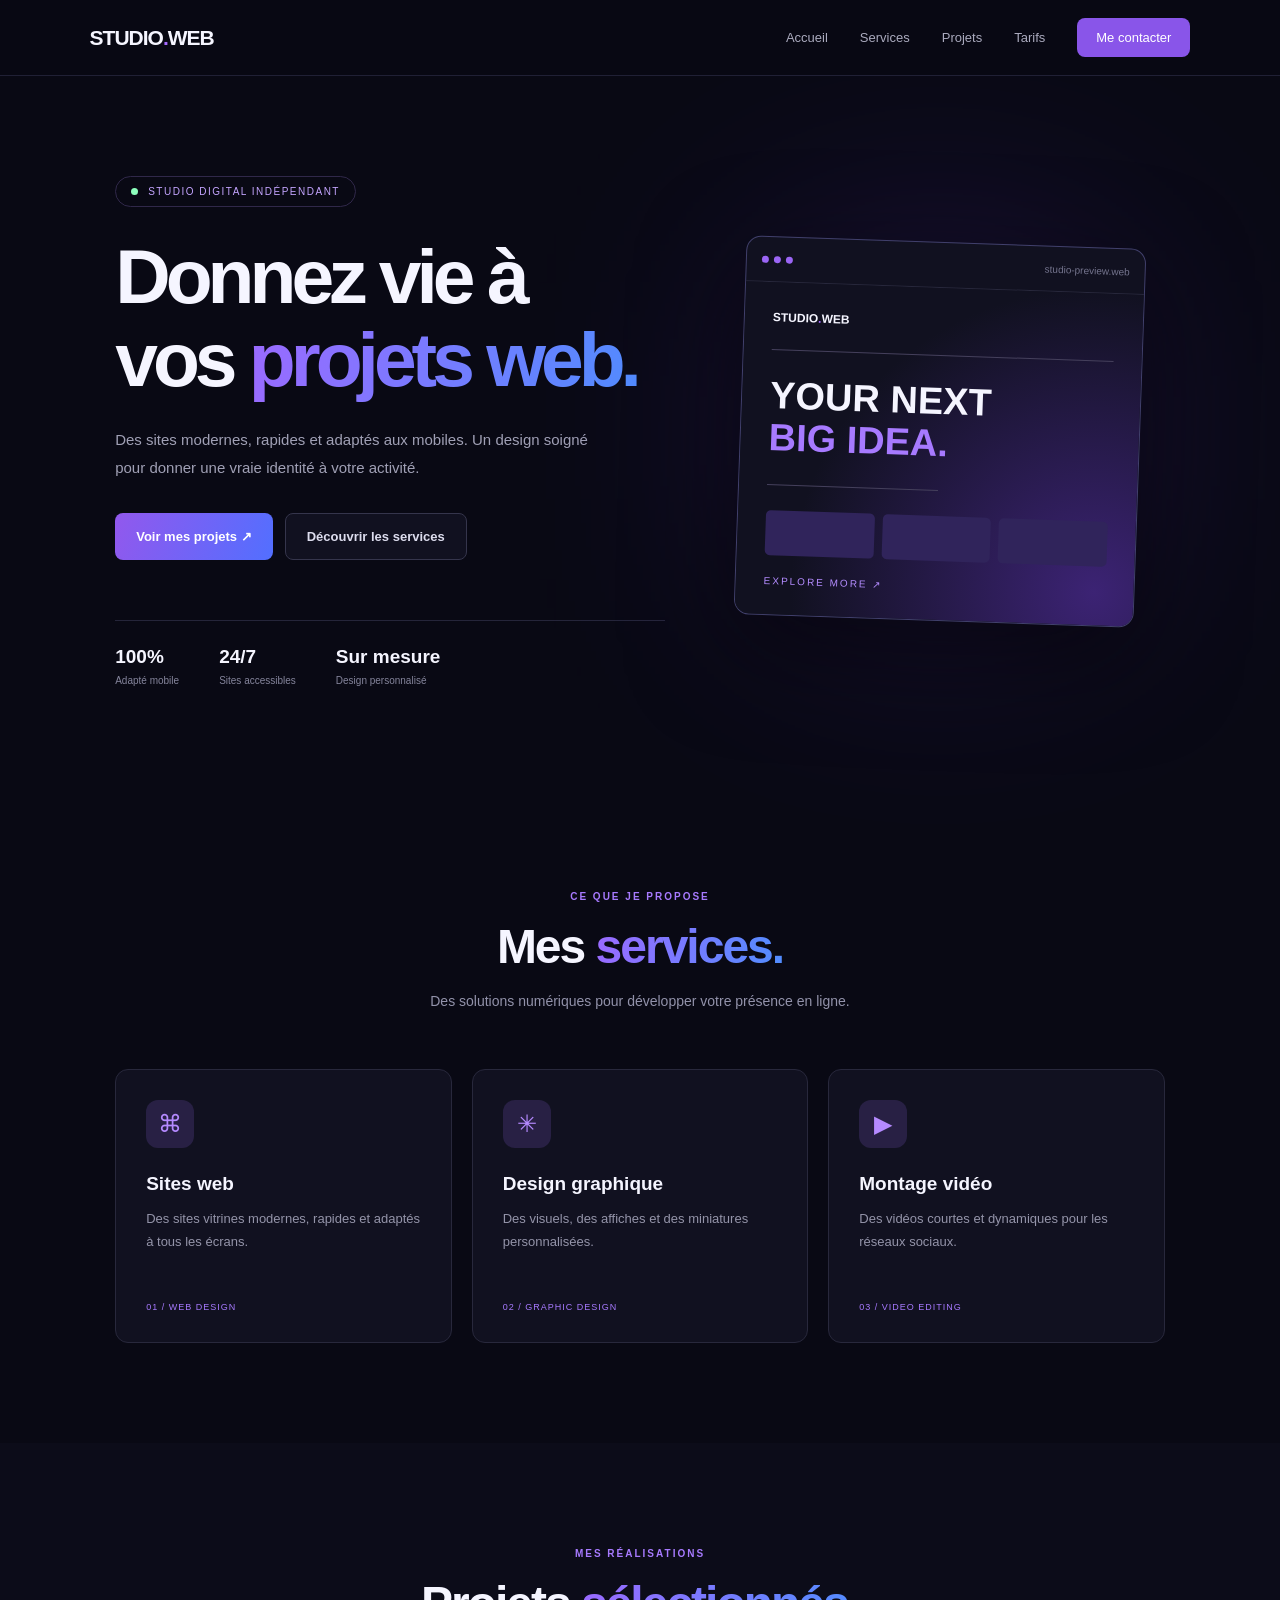
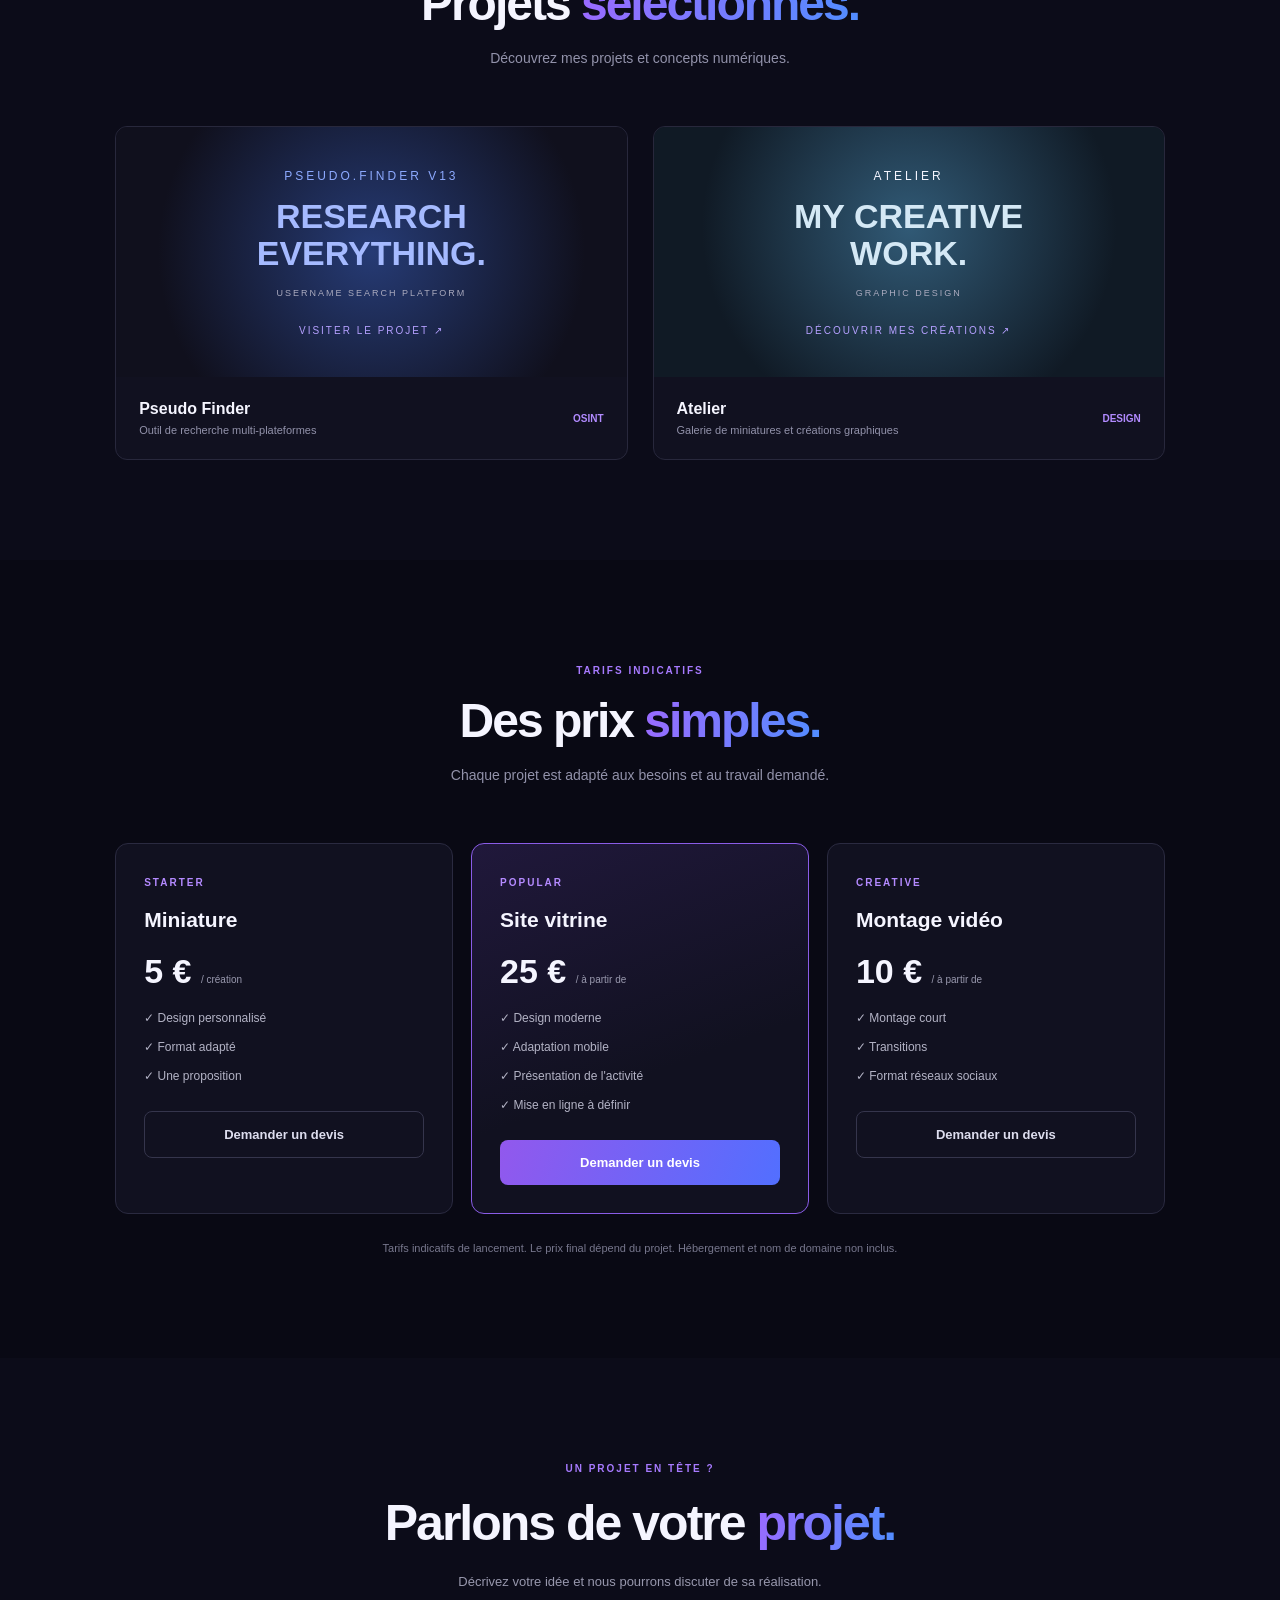
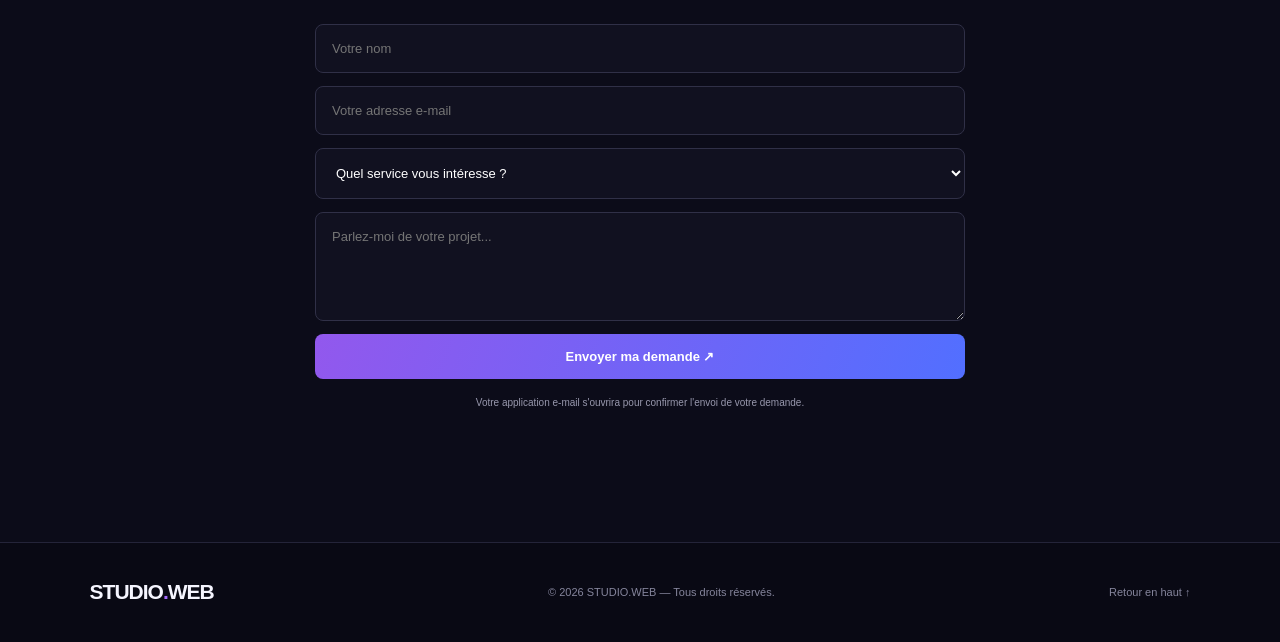
==== commit b72d47a4: "Update index.html" ====
--- a/index.html
+++ b/index.html
@@ -134,23 +134,24 @@
       </div>
     </a>
 
-    <article class="project-card">
-      <div class="project-image business">
-        <div class="mock-business">
-          <span>ATELIER</span>
-          <strong>DESIGN<br>YOUR SPACE.</strong>
-          <small>INTERIOR CONCEPT</small>
-        </div>
-      </div>
-
-      <div class="project-info">
-        <div>
-          <h3>Atelier</h3>
-          <p>Concept de site vitrine</p>
-        </div>
-        <span>DESIGN</span>
-      </div>
-    </article>
+    <a href="atelier.html" class="project-card project-open">
+  <div class="project-image business">
+    <div class="mock-business">
+      <span>ATELIER</span>
+      <strong>MY CREATIVE<br>WORK.</strong>
+      <small>GRAPHIC DESIGN</small>
+      <div class="project-visit">DÉCOUVRIR MES CRÉATIONS ↗</div>
+    </div>
+  </div>
+
+  <div class="project-info">
+    <div>
+      <h3>Atelier</h3>
+      <p>Galerie de miniatures et créations graphiques</p>
+    </div>
+    <span>DESIGN</span>
+  </div>
+</a>
 
   </div>
 </section>
--- a/style.css
+++ b/style.css
@@ -17,8 +17,8 @@
 }
 
 a {
+  color: inherit;
   text-decoration: none;
-  color: inherit;
 }
 
 button, input, textarea, select {
@@ -31,7 +31,7 @@
   display: flex;
   align-items: center;
   justify-content: space-between;
-  background: rgba(9, 9, 20, 0.94);
+  background: rgba(9, 9, 20, .95);
   border-bottom: 1px solid #202035;
   position: sticky;
   top: 0;
@@ -45,8 +45,7 @@
   letter-spacing: -1px;
 }
 
-.logo span,
-.preview-logo span {
+.logo span, .preview-logo span {
   color: #a56bff;
 }
 
@@ -89,7 +88,6 @@
   grid-template-columns: 1.1fr .9fr;
   align-items: center;
   gap: 50px;
-  position: relative;
 }
 
 .hero-content {
@@ -395,56 +393,71 @@
   transition: .3s;
 }
 
+.project-open {
+  display: block;
+}
+
 .project-image {
   min-height: 250px;
   display: grid;
   place-items: center;
 }
 
-.game {
-  background: radial-gradient(circle at 50% 40%, #42278b, #10101d 70%);
+.project-image.pseudo {
+  background: radial-gradient(circle at center, #263b75, #10101d 75%);
 }
 
 .business {
   background: radial-gradient(circle at 50% 40%, #315a76, #101a25 70%);
 }
 
-.mock-game,
+.mock-pseudo,
 .mock-business {
   display: flex;
   flex-direction: column;
   align-items: center;
-  gap: 13px;
-}
-
-.mock-game > span,
+  gap: 15px;
+  text-align: center;
+}
+
+.mock-pseudo span,
 .mock-business > span {
+  font-size: 12px;
   letter-spacing: 3px;
-  font-size: 12px;
-}
-
-.mock-game strong,
+}
+
+.mock-pseudo span {
+  color: #8daaff;
+}
+
+.mock-pseudo strong,
 .mock-business strong {
-  font-size: 32px;
-  text-align: center;
+  font-size: 34px;
   line-height: 1.1;
 }
 
-.mock-game strong {
-  color: #b794ff;
+.mock-pseudo strong {
+  color: #a5baff;
 }
 
 .mock-business strong {
   color: #d4e8f5;
 }
 
-.mock-game small,
+.mock-pseudo small,
 .mock-business small {
   font-size: 9px;
   letter-spacing: 2px;
   color: #aaaabe;
 }
 
+.project-visit {
+  margin-top: 12px;
+  color: #b5a0ff;
+  font-size: 10px;
+  letter-spacing: 2px;
+}
+
 .project-info {
   display: flex;
   align-items: center;
@@ -472,7 +485,6 @@
   display: grid;
   grid-template-columns: repeat(3, 1fr);
   gap: 18px;
-  align-items: stretch;
 }
 
 .price-card {
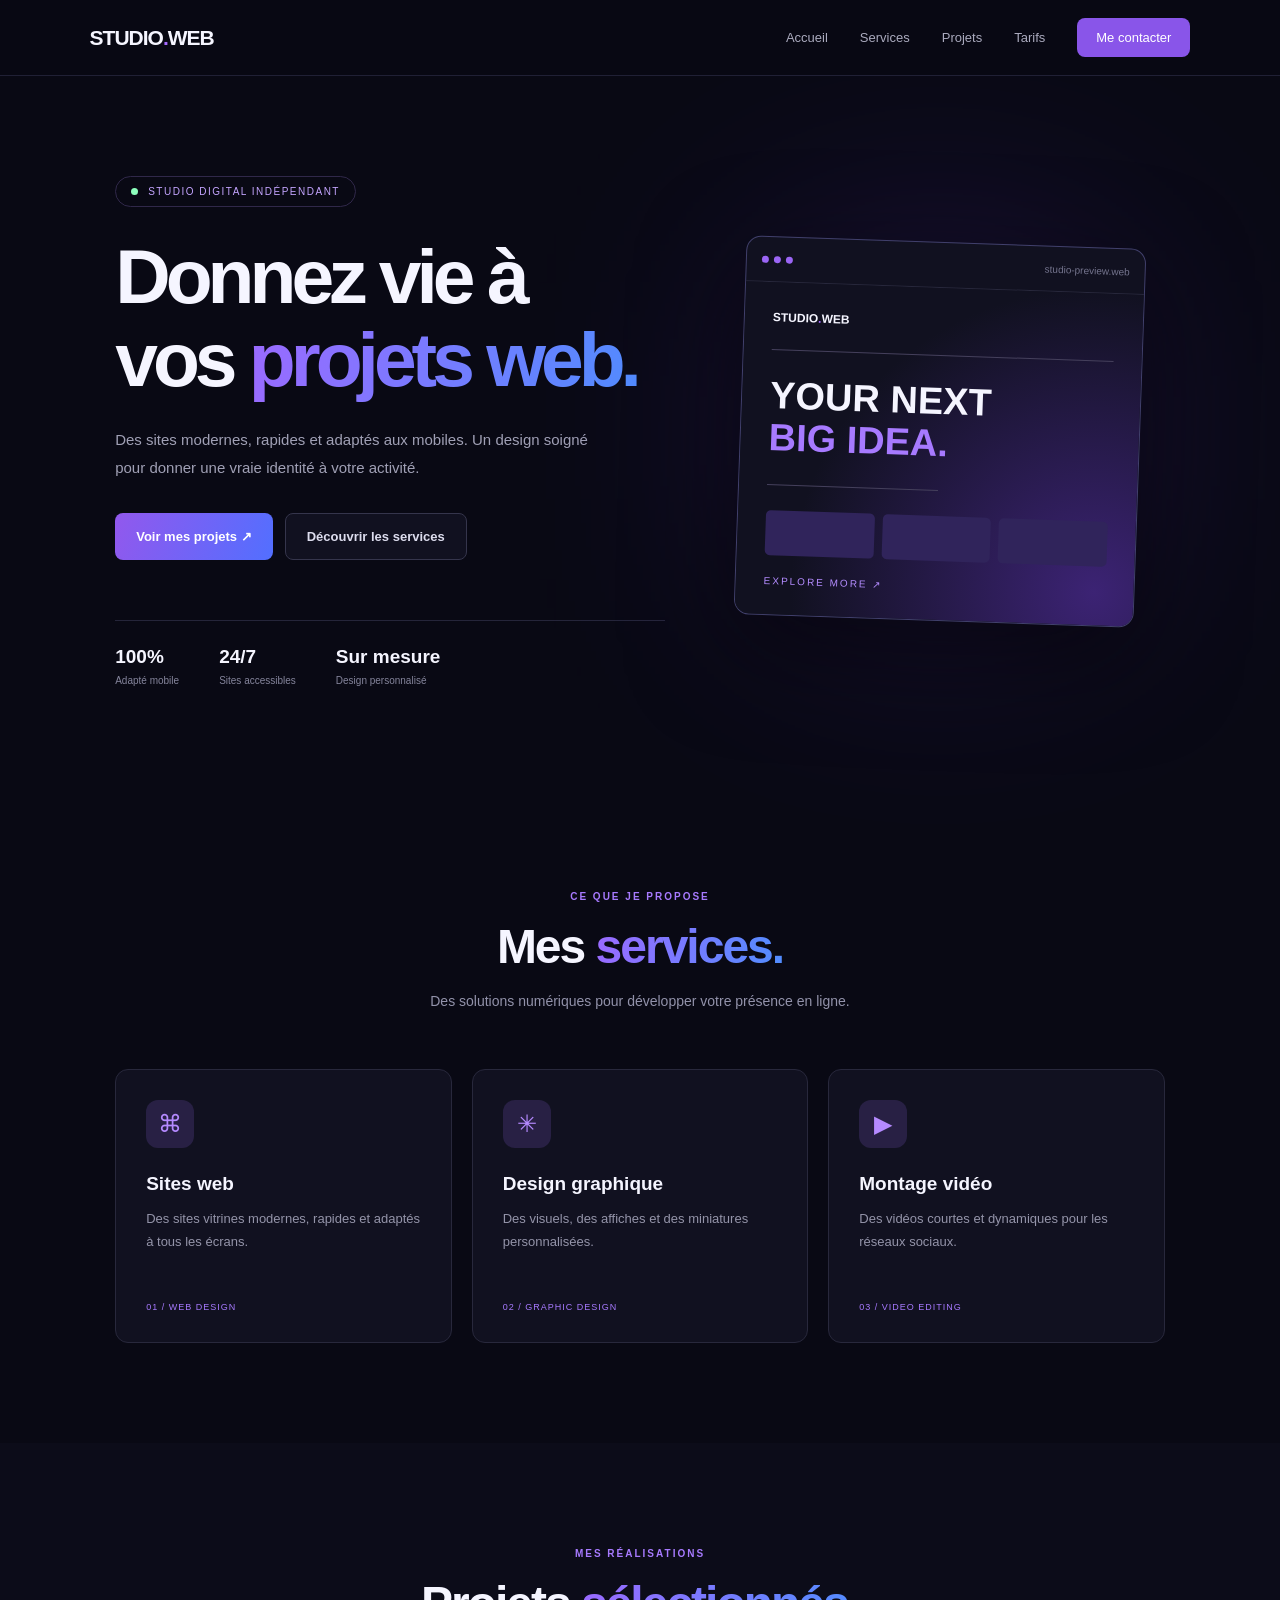
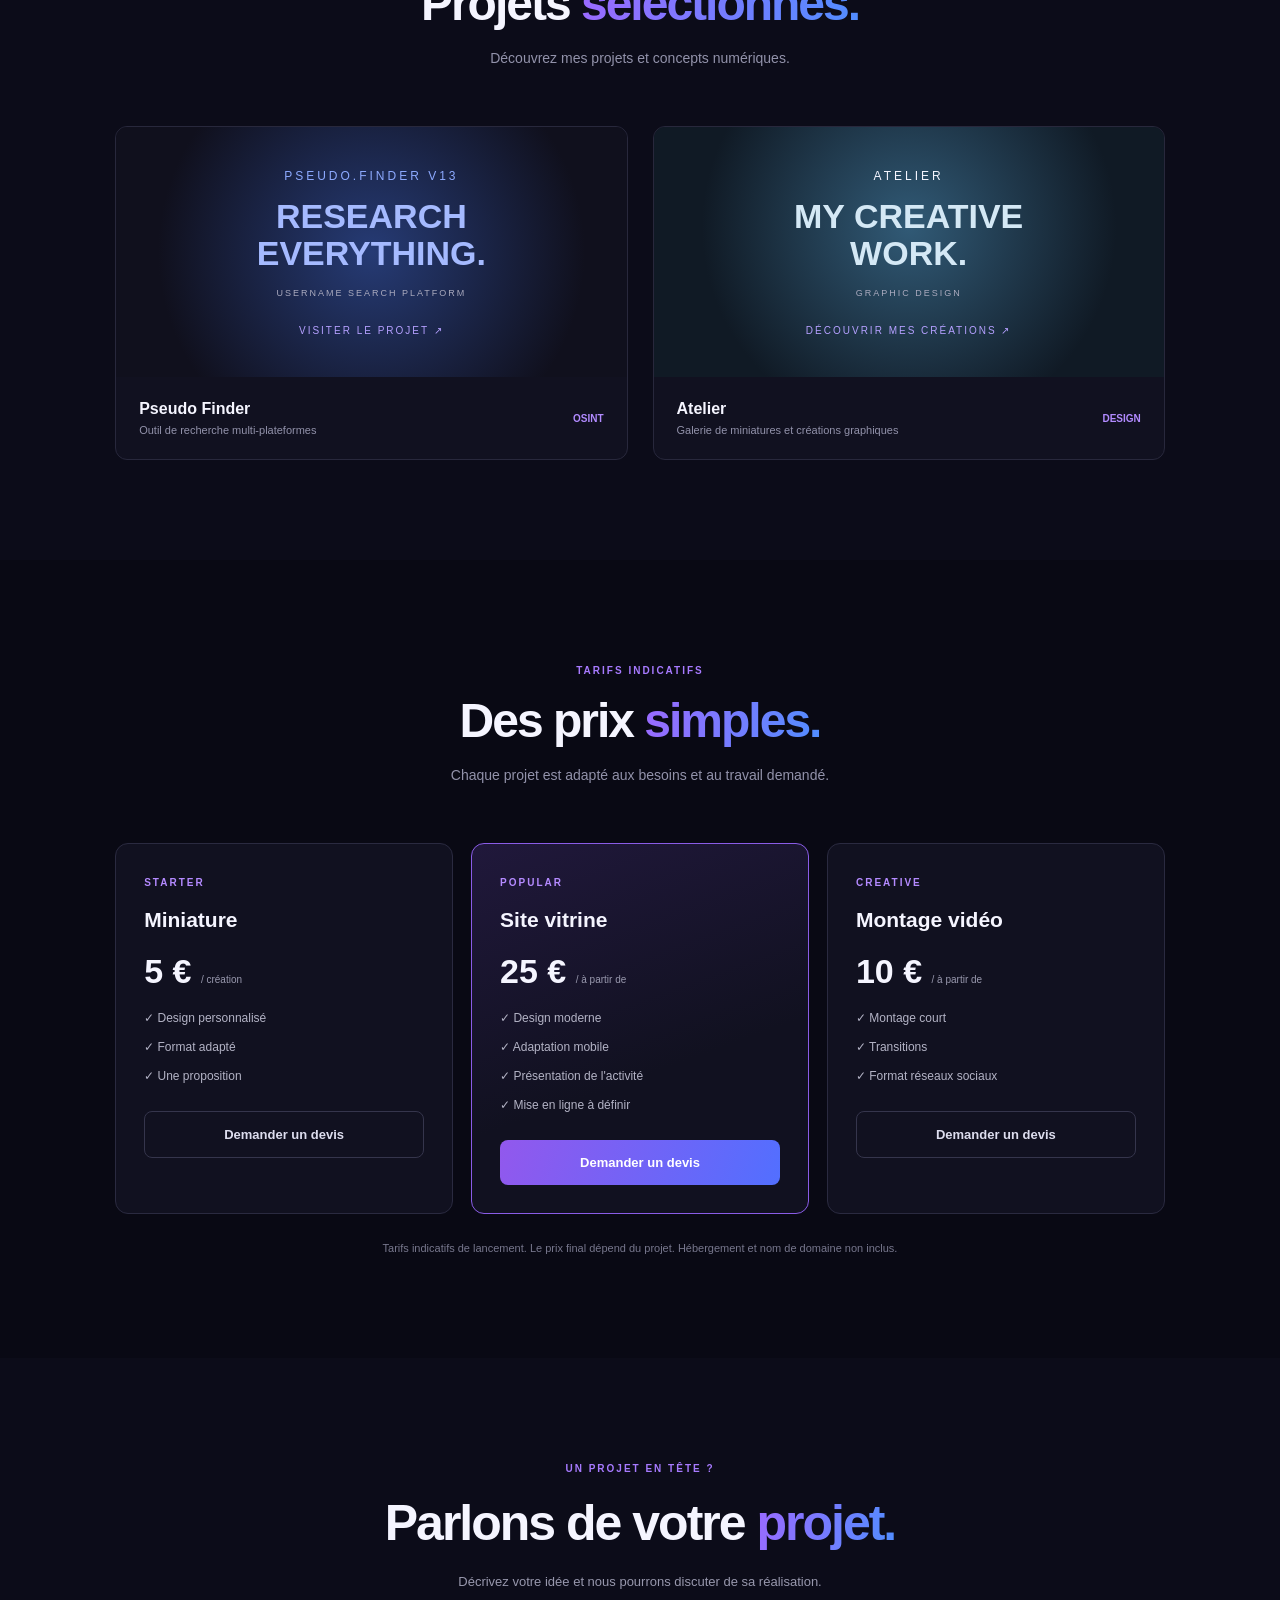
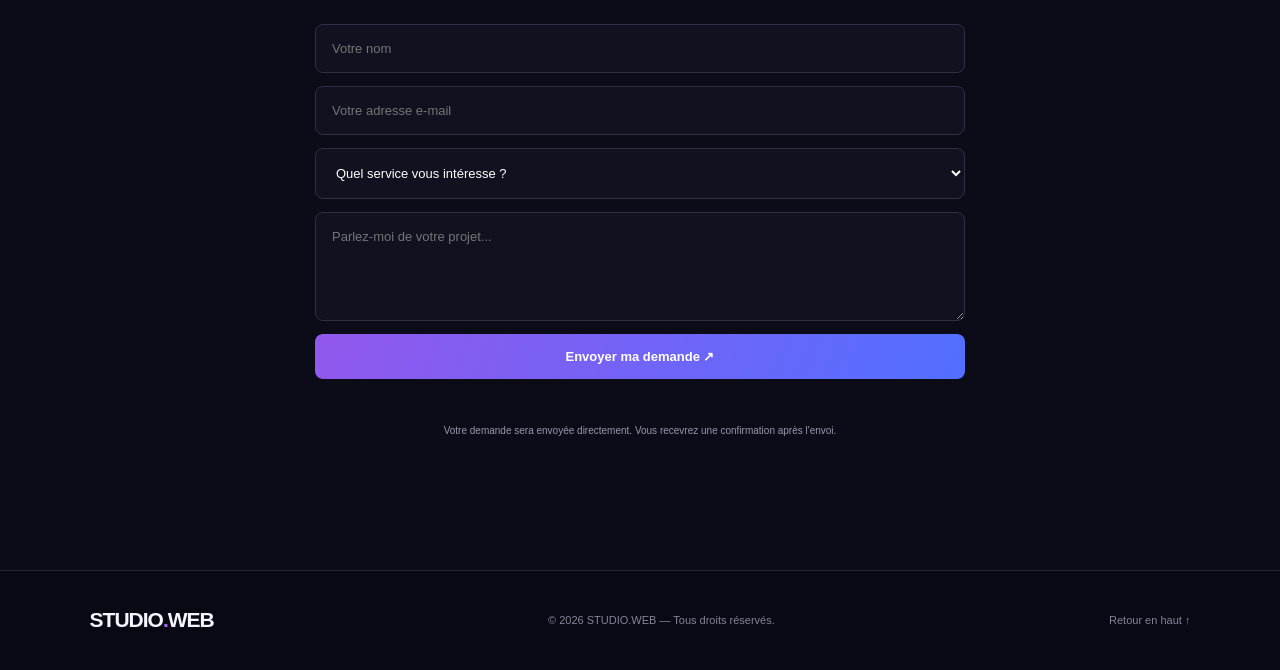
==== commit 4a163c34: "Refactor contact form inputs and messages Updated form fields for better accessibility and clarity." ====
--- a/index.html
+++ b/index.html
@@ -12,6 +12,7 @@
   <link rel="preconnect" href="https://fonts.gstatic.com" crossorigin>
   <link href="https://fonts.googleapis.com/css2?family=Inter:wght@400;500;600;700;800;900&display=swap" rel="stylesheet">
 </head>
+
 <body>
 
 <header class="header">
@@ -135,23 +136,23 @@
     </a>
 
     <a href="atelier.html" class="project-card project-open">
-  <div class="project-image business">
-    <div class="mock-business">
-      <span>ATELIER</span>
-      <strong>MY CREATIVE<br>WORK.</strong>
-      <small>GRAPHIC DESIGN</small>
-      <div class="project-visit">DÉCOUVRIR MES CRÉATIONS ↗</div>
-    </div>
-  </div>
-
-  <div class="project-info">
-    <div>
-      <h3>Atelier</h3>
-      <p>Galerie de miniatures et créations graphiques</p>
-    </div>
-    <span>DESIGN</span>
-  </div>
-</a>
+      <div class="project-image business">
+        <div class="mock-business">
+          <span>ATELIER</span>
+          <strong>MY CREATIVE<br>WORK.</strong>
+          <small>GRAPHIC DESIGN</small>
+          <div class="project-visit">DÉCOUVRIR MES CRÉATIONS ↗</div>
+        </div>
+      </div>
+
+      <div class="project-info">
+        <div>
+          <h3>Atelier</h3>
+          <p>Galerie de miniatures et créations graphiques</p>
+        </div>
+        <span>DESIGN</span>
+      </div>
+    </a>
 
   </div>
 </section>
@@ -164,6 +165,7 @@
   </div>
 
   <div class="pricing-grid">
+
     <article class="price-card">
       <span class="plan-name">STARTER</span>
       <h3>Miniature</h3>
@@ -200,6 +202,7 @@
       </ul>
       <a href="#contact" class="button secondary full">Demander un devis</a>
     </article>
+
   </div>
 
   <p class="pricing-note">
@@ -215,10 +218,28 @@
     <p>Décrivez votre idée et nous pourrons discuter de sa réalisation.</p>
 
     <form id="contactForm">
-      <input type="text" id="name" placeholder="Votre nom" required>
-      <input type="email" id="email" placeholder="Votre adresse e-mail" required>
-
-      <select id="service" required>
+
+      <input
+        type="text"
+        name="name"
+        id="name"
+        placeholder="Votre nom"
+        autocomplete="name"
+        maxlength="80"
+        required
+      >
+
+      <input
+        type="email"
+        name="email"
+        id="email"
+        placeholder="Votre adresse e-mail"
+        autocomplete="email"
+        maxlength="150"
+        required
+      >
+
+      <select name="service" id="service" required>
         <option value="">Quel service vous intéresse ?</option>
         <option>Création de site web</option>
         <option>Design graphique</option>
@@ -226,15 +247,25 @@
         <option>Autre demande</option>
       </select>
 
-      <textarea id="message" placeholder="Parlez-moi de votre projet..." rows="5" required></textarea>
+      <textarea
+        name="message"
+        id="message"
+        placeholder="Parlez-moi de votre projet..."
+        rows="5"
+        maxlength="3000"
+        required
+      ></textarea>
 
       <button type="submit" class="button primary full">
         Envoyer ma demande ↗
       </button>
+
+      <p id="formConfirmation" class="form-note" role="status" aria-live="polite"></p>
+
     </form>
 
     <p class="form-note">
-      Votre application e-mail s'ouvrira pour confirmer l'envoi de votre demande.
+      Votre demande sera envoyée directement. Vous recevrez une confirmation après l'envoi.
     </p>
   </div>
 </section>
--- a/style.css
+++ b/style.css
@@ -728,3 +728,119 @@
     padding: 30px 15px;
   }
 }
+
+/* ATELIER */
+
+.atelier-page {
+  min-height: 100vh;
+}
+
+.atelier-hero {
+  text-align: center;
+  padding: 100px 6% 60px;
+}
+
+.atelier-hero h1 {
+  font-size: clamp(45px, 7vw, 75px);
+  font-weight: 900;
+  letter-spacing: -4px;
+  margin: 18px 0;
+}
+
+.atelier-hero h1 span {
+  background: linear-gradient(100deg, #9b6aff, #518dff);
+  -webkit-background-clip: text;
+  color: transparent;
+}
+
+.atelier-hero p {
+  color: #9999ae;
+  font-size: 14px;
+}
+
+.atelier-gallery {
+  padding: 20px 7% 100px;
+  display: grid;
+  grid-template-columns: repeat(2, 1fr);
+  gap: 25px;
+}
+
+.atelier-card {
+  background: #111120;
+  border: 1px solid #28283c;
+  border-radius: 13px;
+  overflow: hidden;
+  transition: .3s;
+}
+
+.atelier-card:hover {
+  transform: translateY(-5px);
+  border-color: #8955e9;
+}
+
+.atelier-image {
+  display: block;
+  width: 100%;
+  aspect-ratio: 16 / 9;
+  object-fit: cover;
+  cursor: zoom-in;
+}
+
+.atelier-info {
+  padding: 22px;
+}
+
+.atelier-info span {
+  color: #a77aff;
+  font-size: 10px;
+  letter-spacing: 2px;
+}
+
+.atelier-info h2 {
+  font-size: 16px;
+  margin-top: 10px;
+}
+
+.atelier-lightbox {
+  display: none;
+  position: fixed;
+  inset: 0;
+  z-index: 999;
+  background: rgba(0, 0, 0, .94);
+  align-items: center;
+  justify-content: center;
+  padding: 25px;
+}
+
+.atelier-lightbox.active {
+  display: flex;
+}
+
+.atelier-lightbox img {
+  max-width: 95%;
+  max-height: 85vh;
+  object-fit: contain;
+  border-radius: 8px;
+}
+
+.atelier-lightbox button {
+  position: absolute;
+  top: 20px;
+  right: 25px;
+  color: white;
+  background: none;
+  border: none;
+  font-size: 45px;
+  cursor: pointer;
+}
+
+@media (max-width: 600px) {
+  .atelier-hero {
+    padding: 75px 6% 40px;
+  }
+
+  .atelier-gallery {
+    grid-template-columns: 1fr;
+    padding: 15px 6% 70px;
+  }
+}
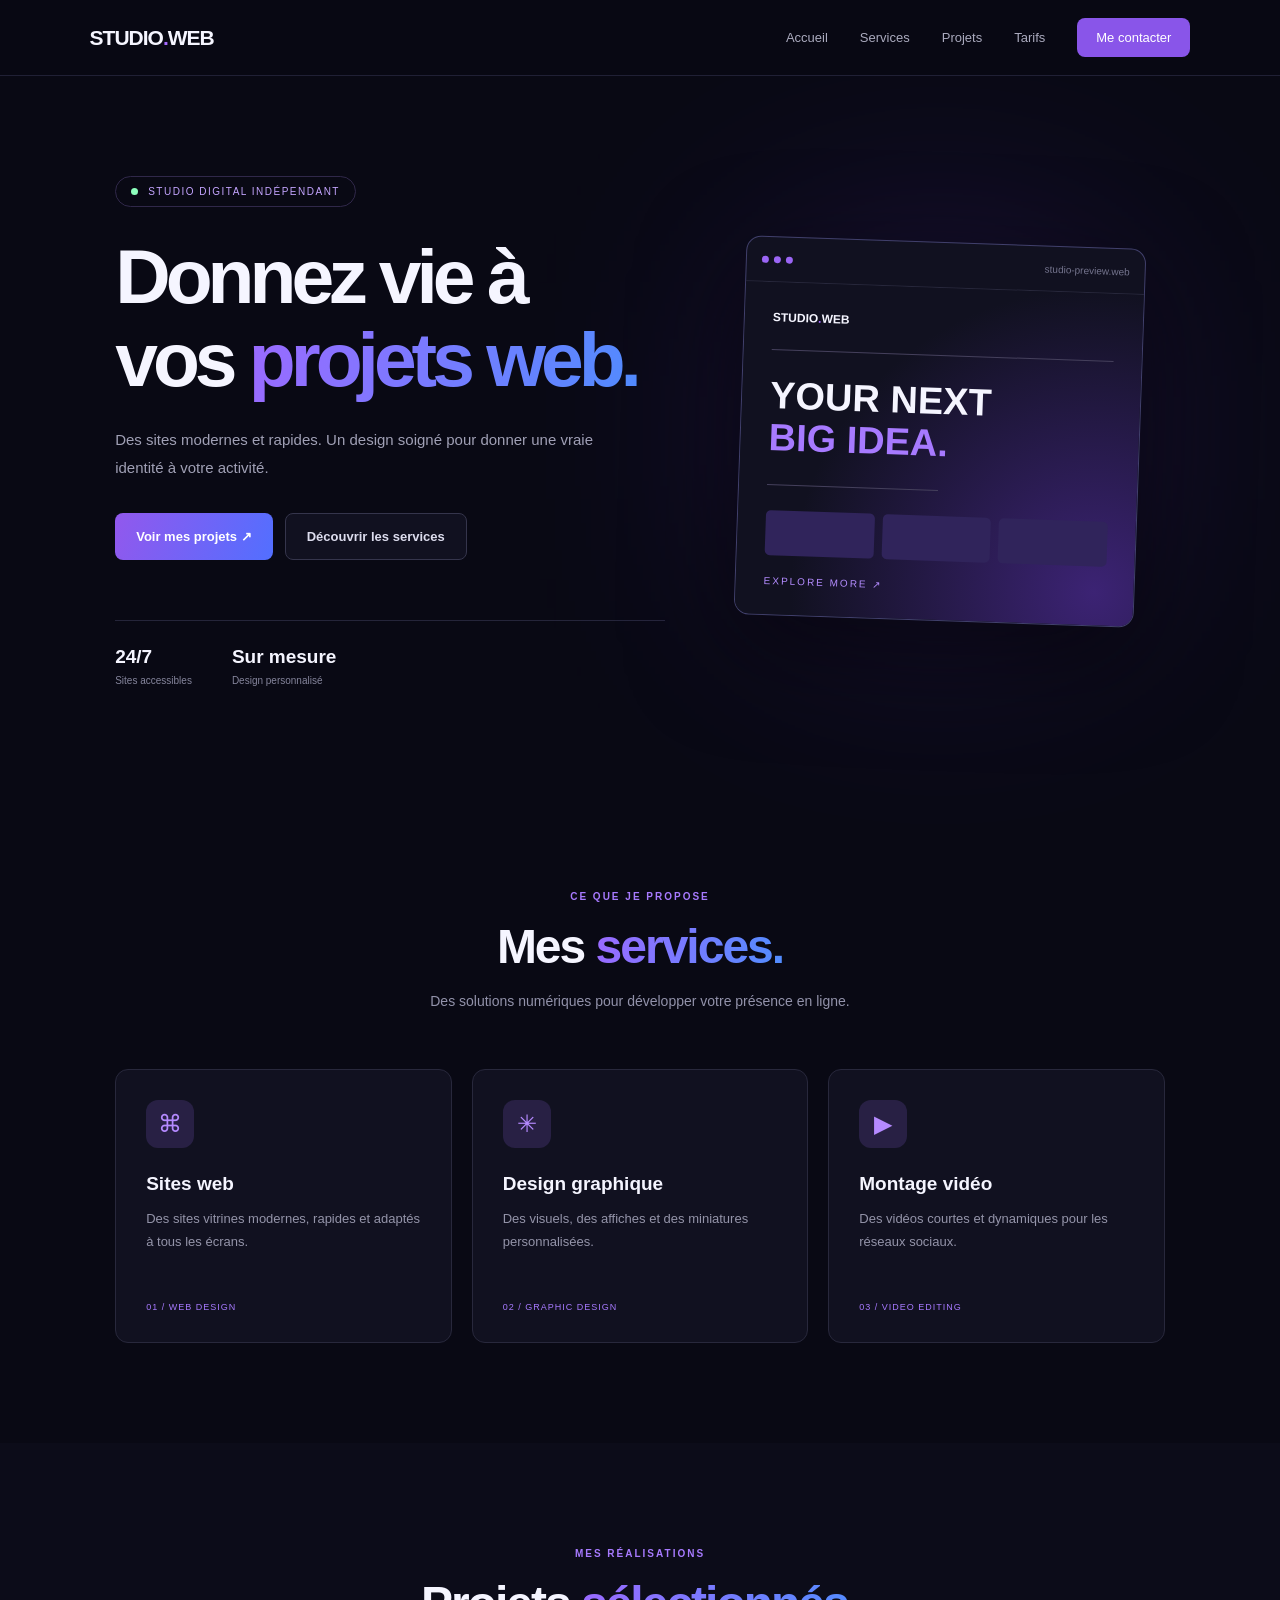
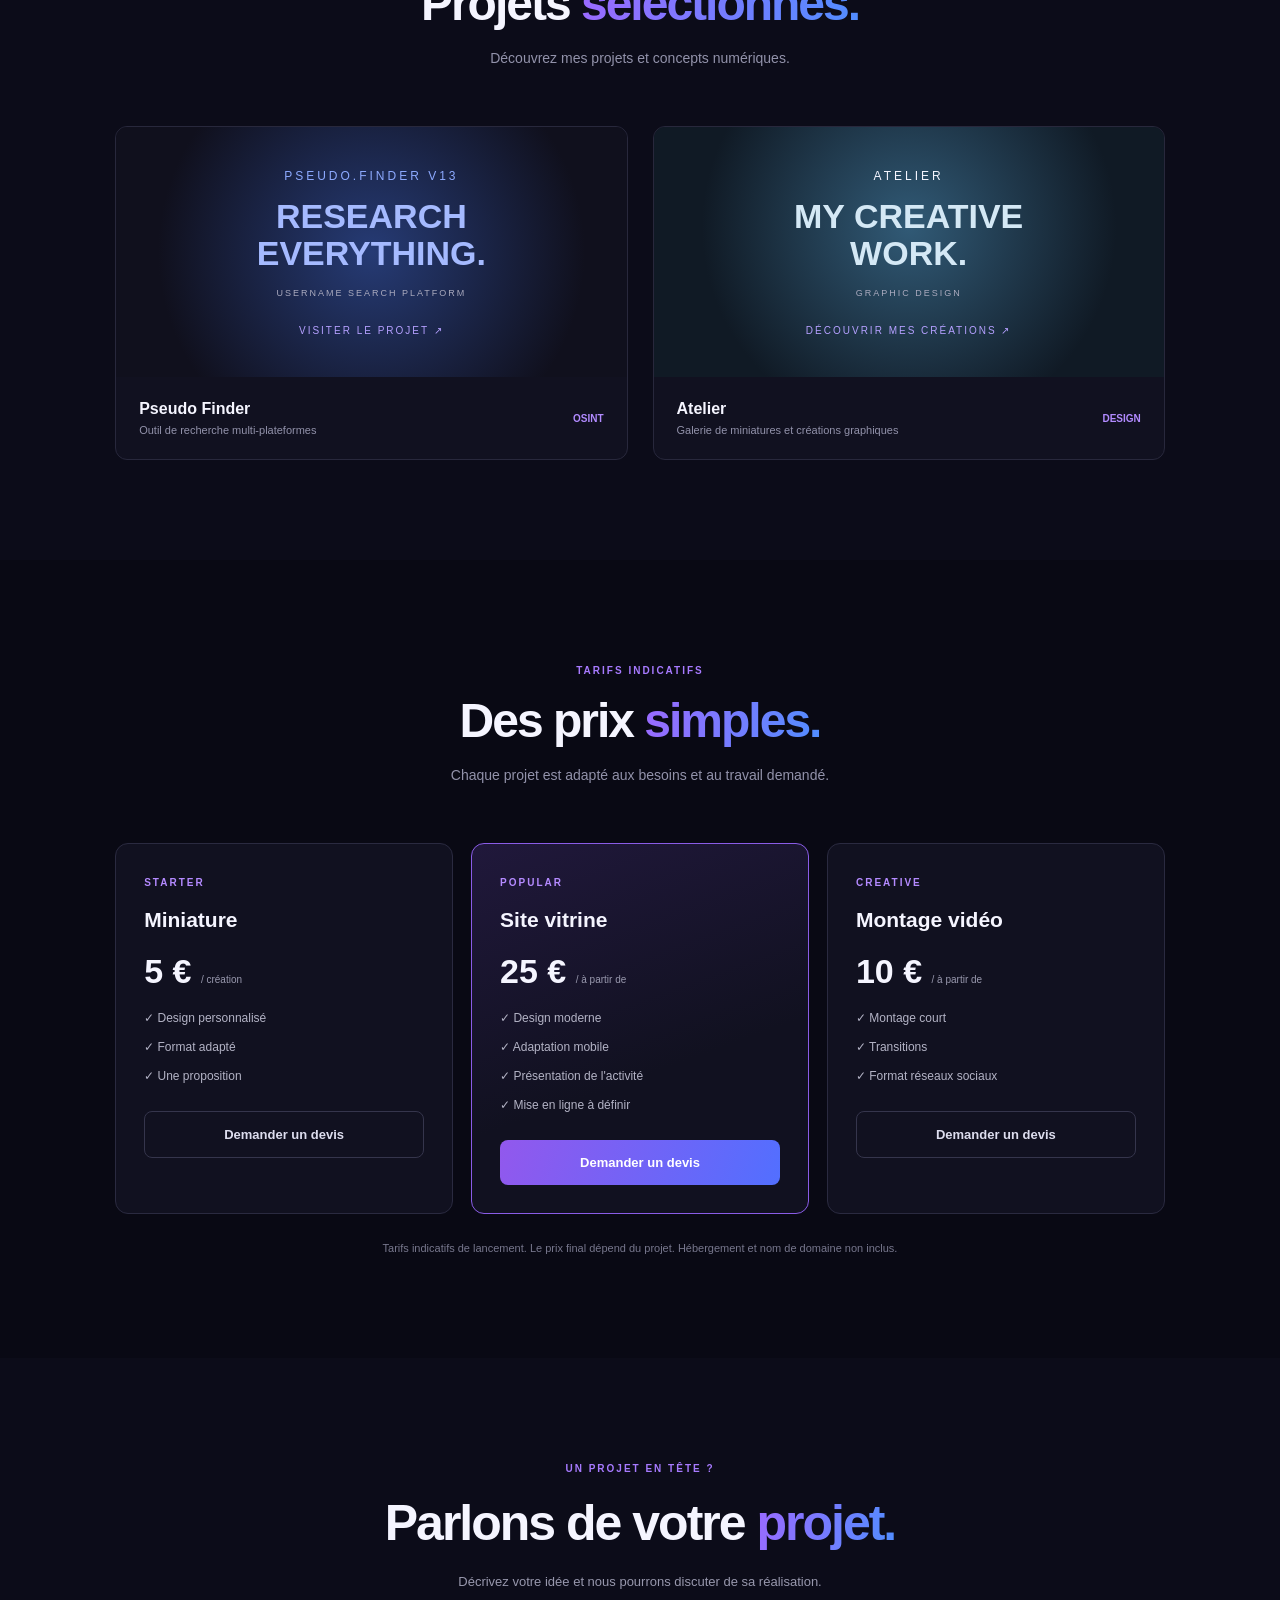
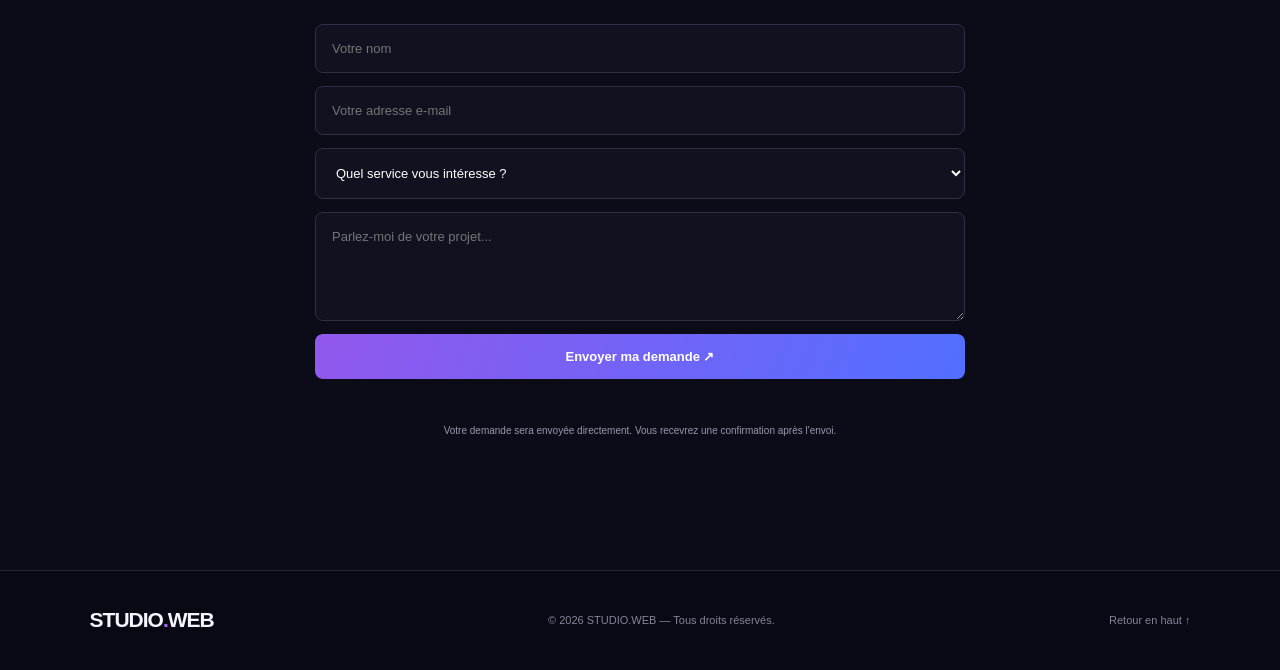
==== commit 5e7f9b29: "Update website description and hero stats Removed the phrase 'et adaptés aux mobiles' from the descr" ====
--- a/index.html
+++ b/index.html
@@ -2,6 +2,10 @@
 <!DOCTYPE html>
 <html lang="fr">
 <head>
+  <meta name="description" content="STUDIO.WEB crée des sites web modernes, des miniatures YouTube et des montages vidéo à petits prix. Découvrez nos réalisations et nos services.">
+  <meta name="keywords" content="création site web, site internet, miniature YouTube, montage vidéo, design graphique">
+  <meta name="robots" content="index, follow">
+  <meta name="google-site-verification" content="aRC22LHuIQQwjjErViyuX6aOVtV9DqyAfYLVmuq_AL8" />
   <meta charset="UTF-8">
   <meta name="viewport" content="width=device-width, initial-scale=1.0">
   <meta name="theme-color" content="#090914">
@@ -37,7 +41,7 @@
     <h1>Donnez vie à<br>vos <span>projets web.</span></h1>
 
     <p>
-      Des sites modernes, rapides et adaptés aux mobiles.
+      Des sites modernes et rapides.
       Un design soigné pour donner une vraie identité à votre activité.
     </p>
 
@@ -47,7 +51,6 @@
     </div>
 
     <div class="hero-stats">
-      <div><strong>100%</strong><small>Adapté mobile</small></div>
       <div><strong>24/7</strong><small>Sites accessibles</small></div>
       <div><strong>Sur mesure</strong><small>Design personnalisé</small></div>
     </div>
